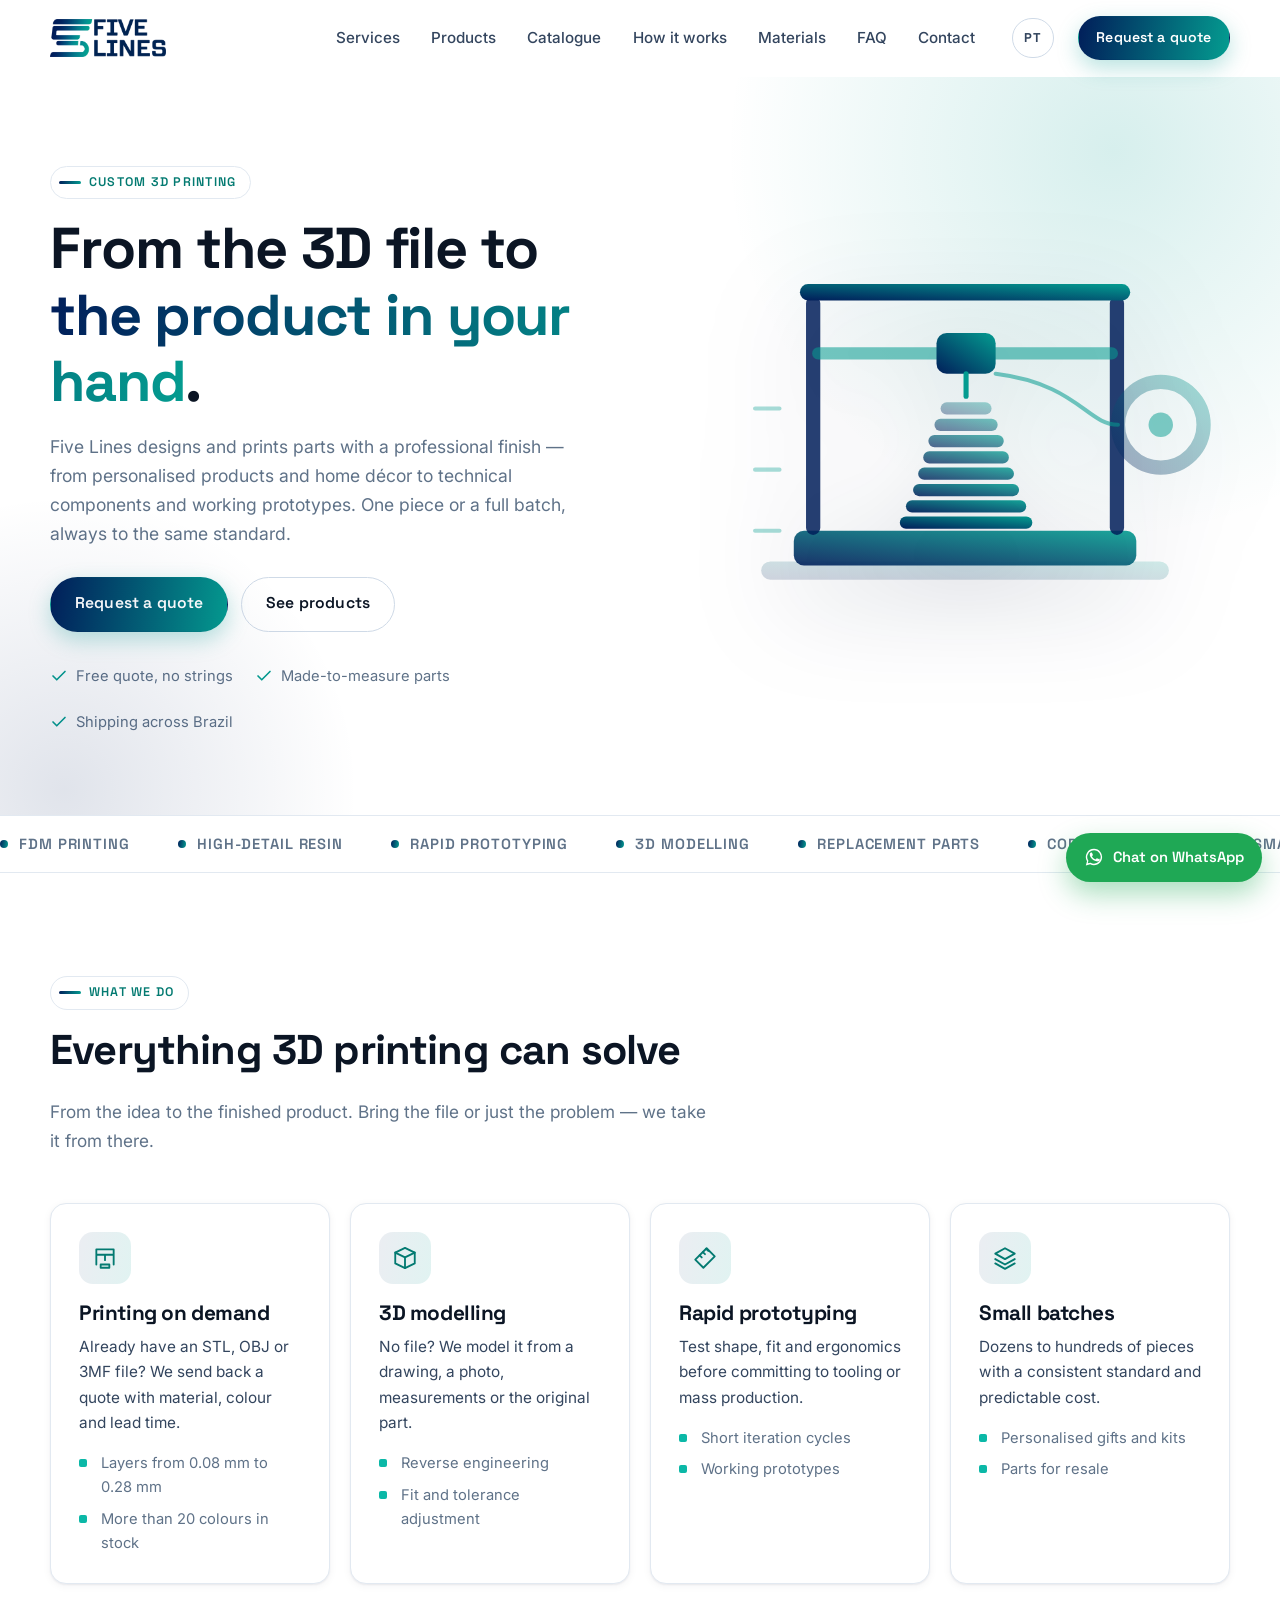
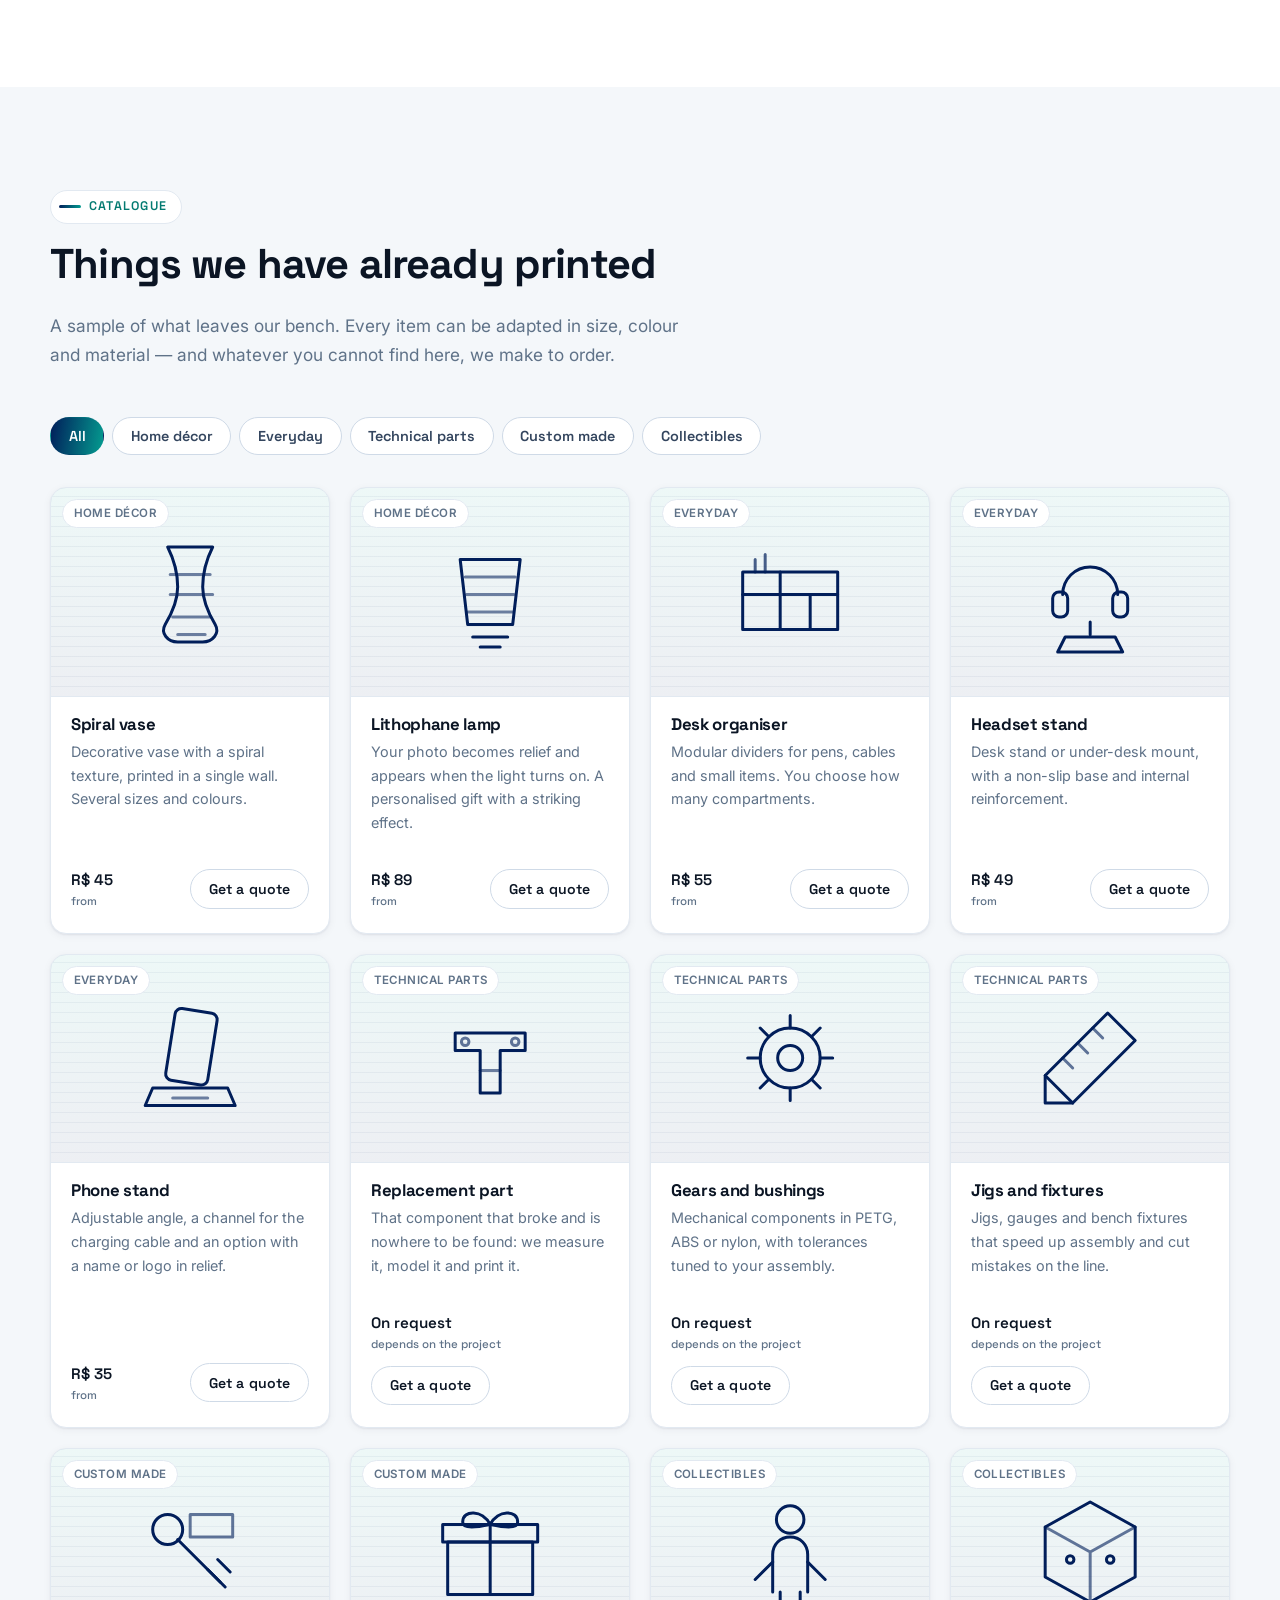
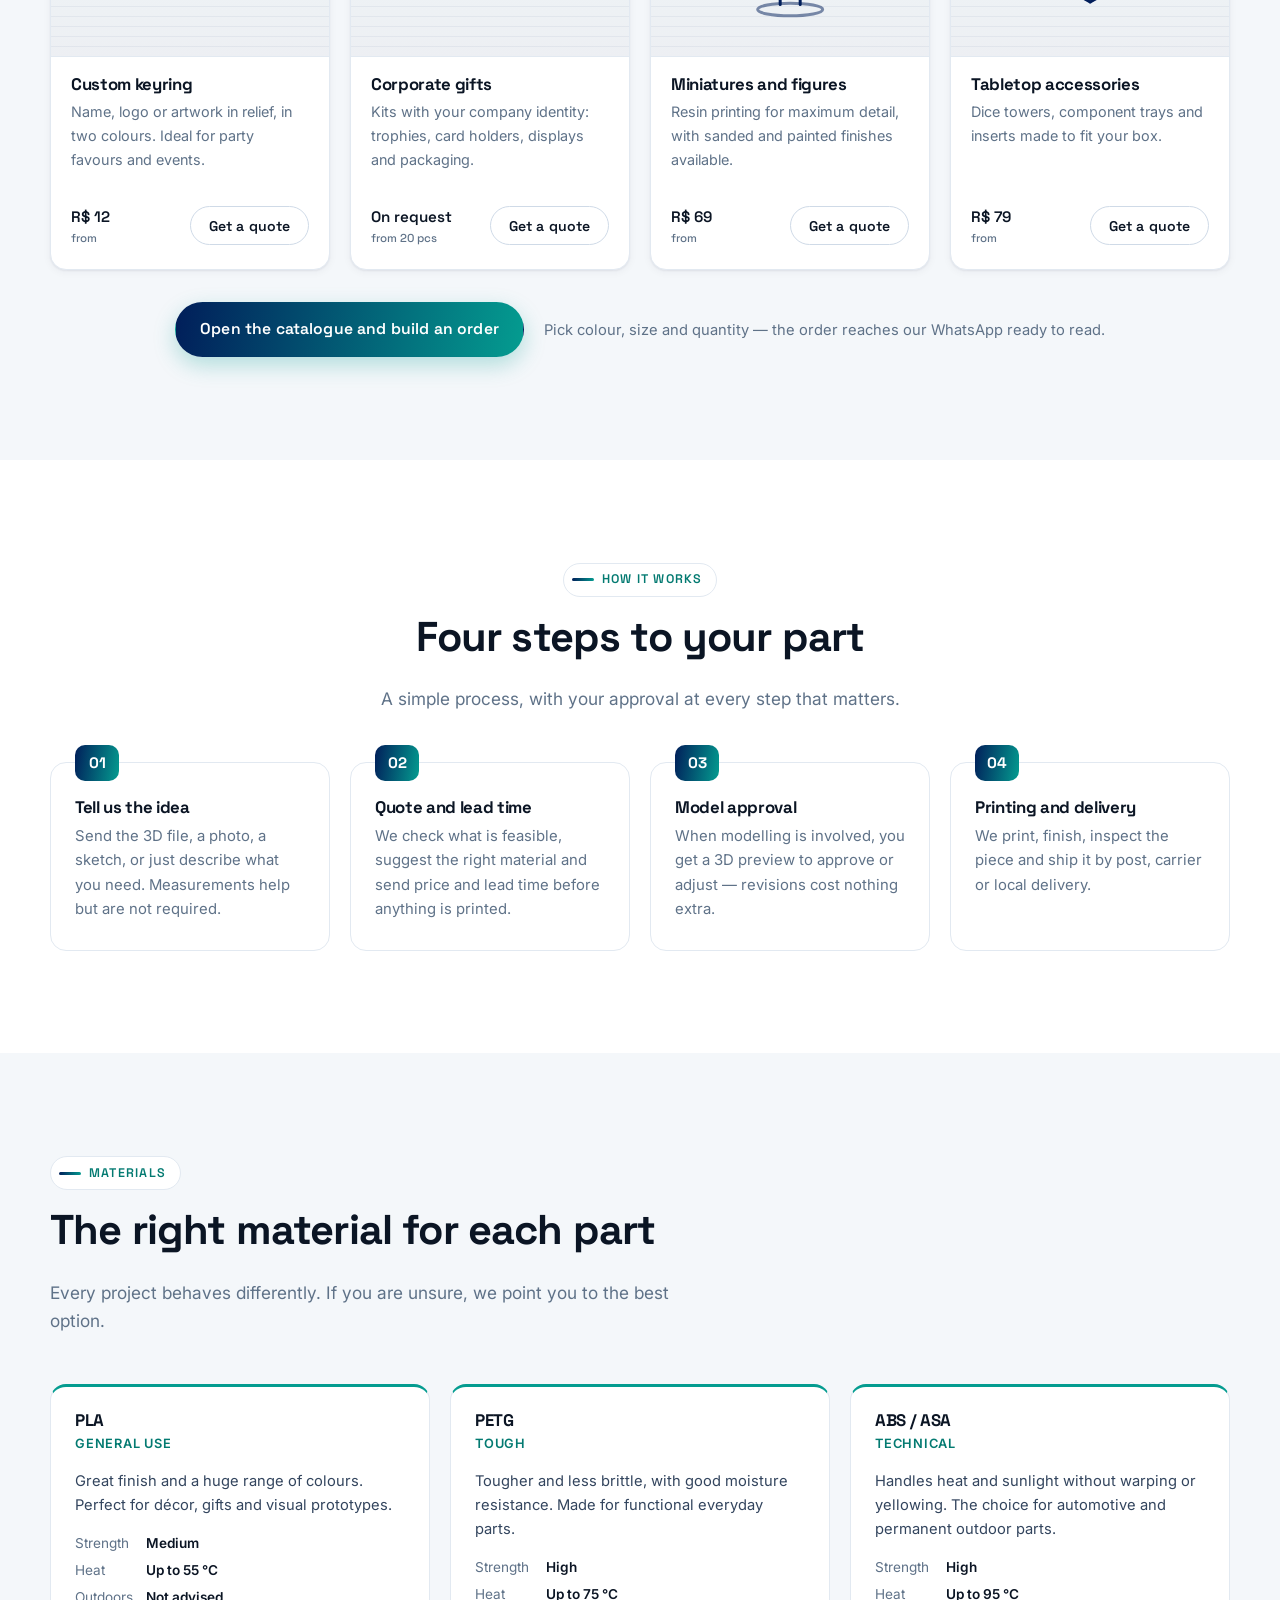
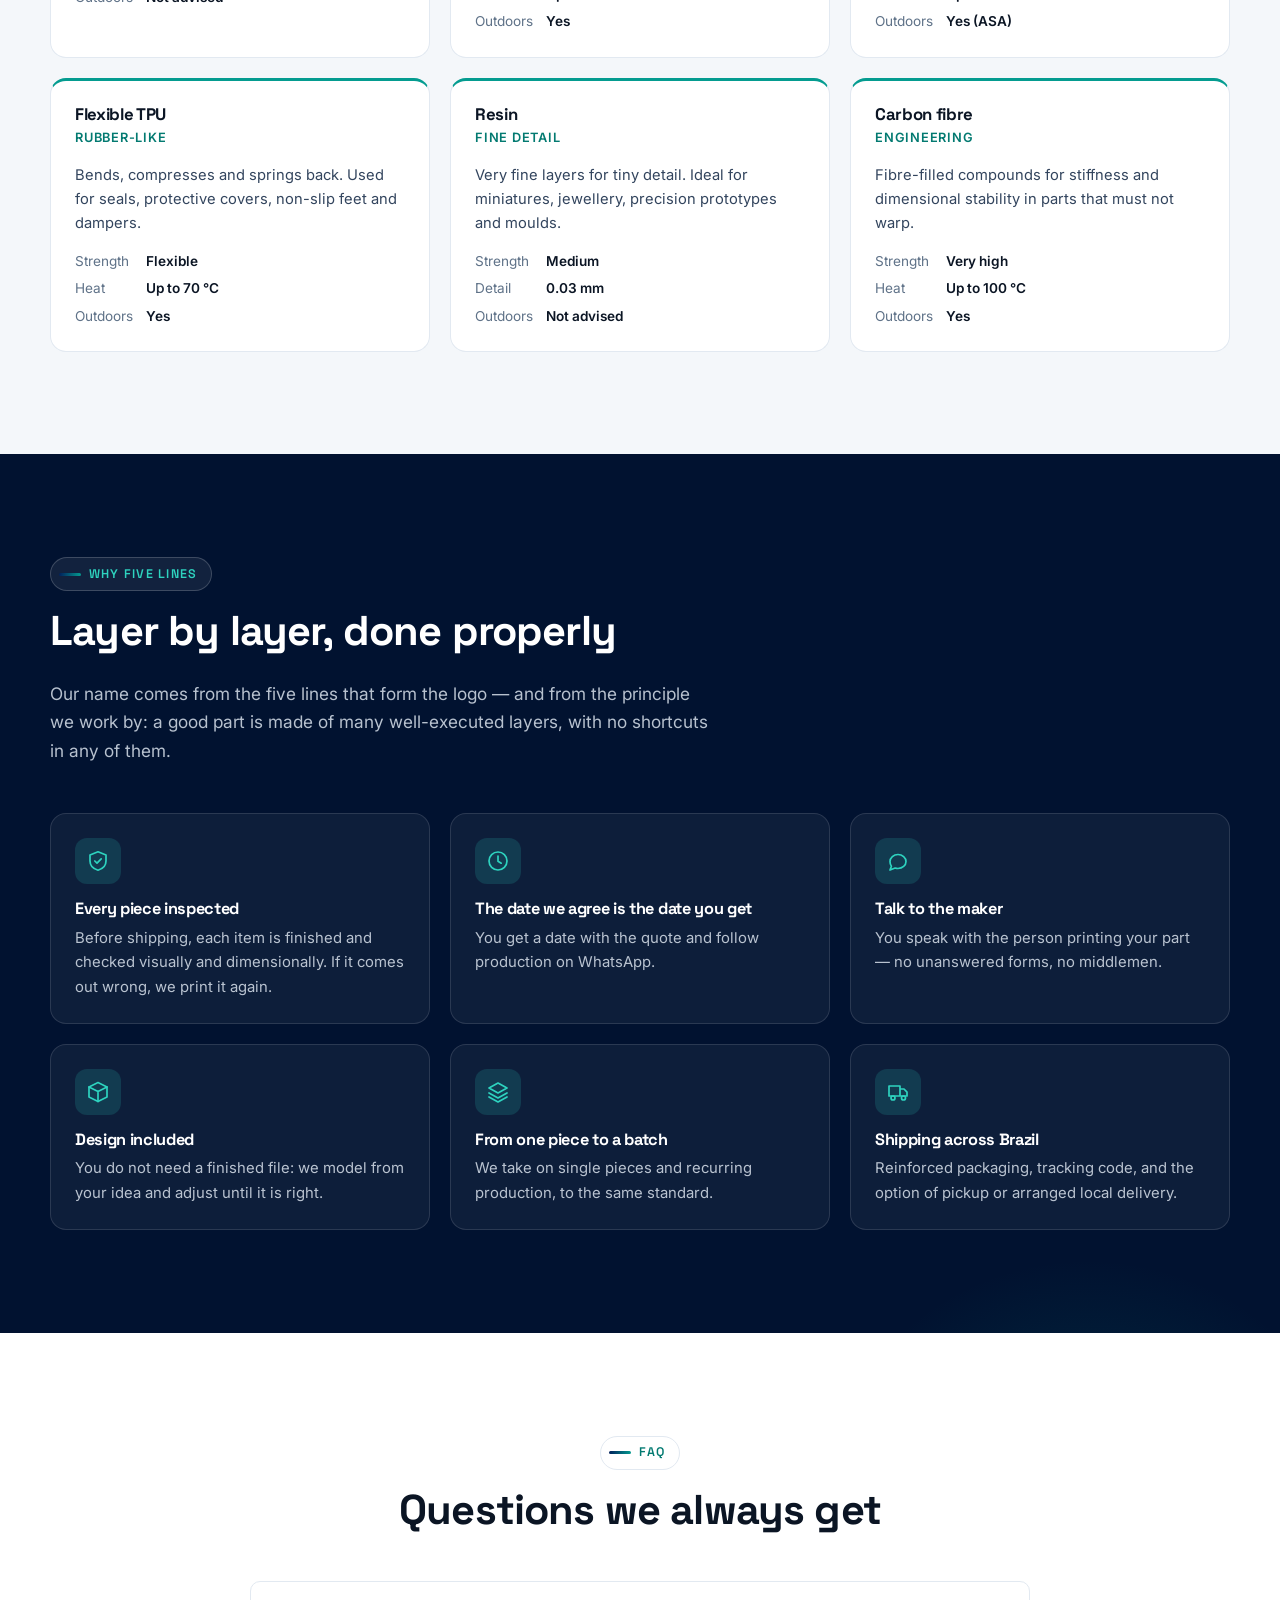
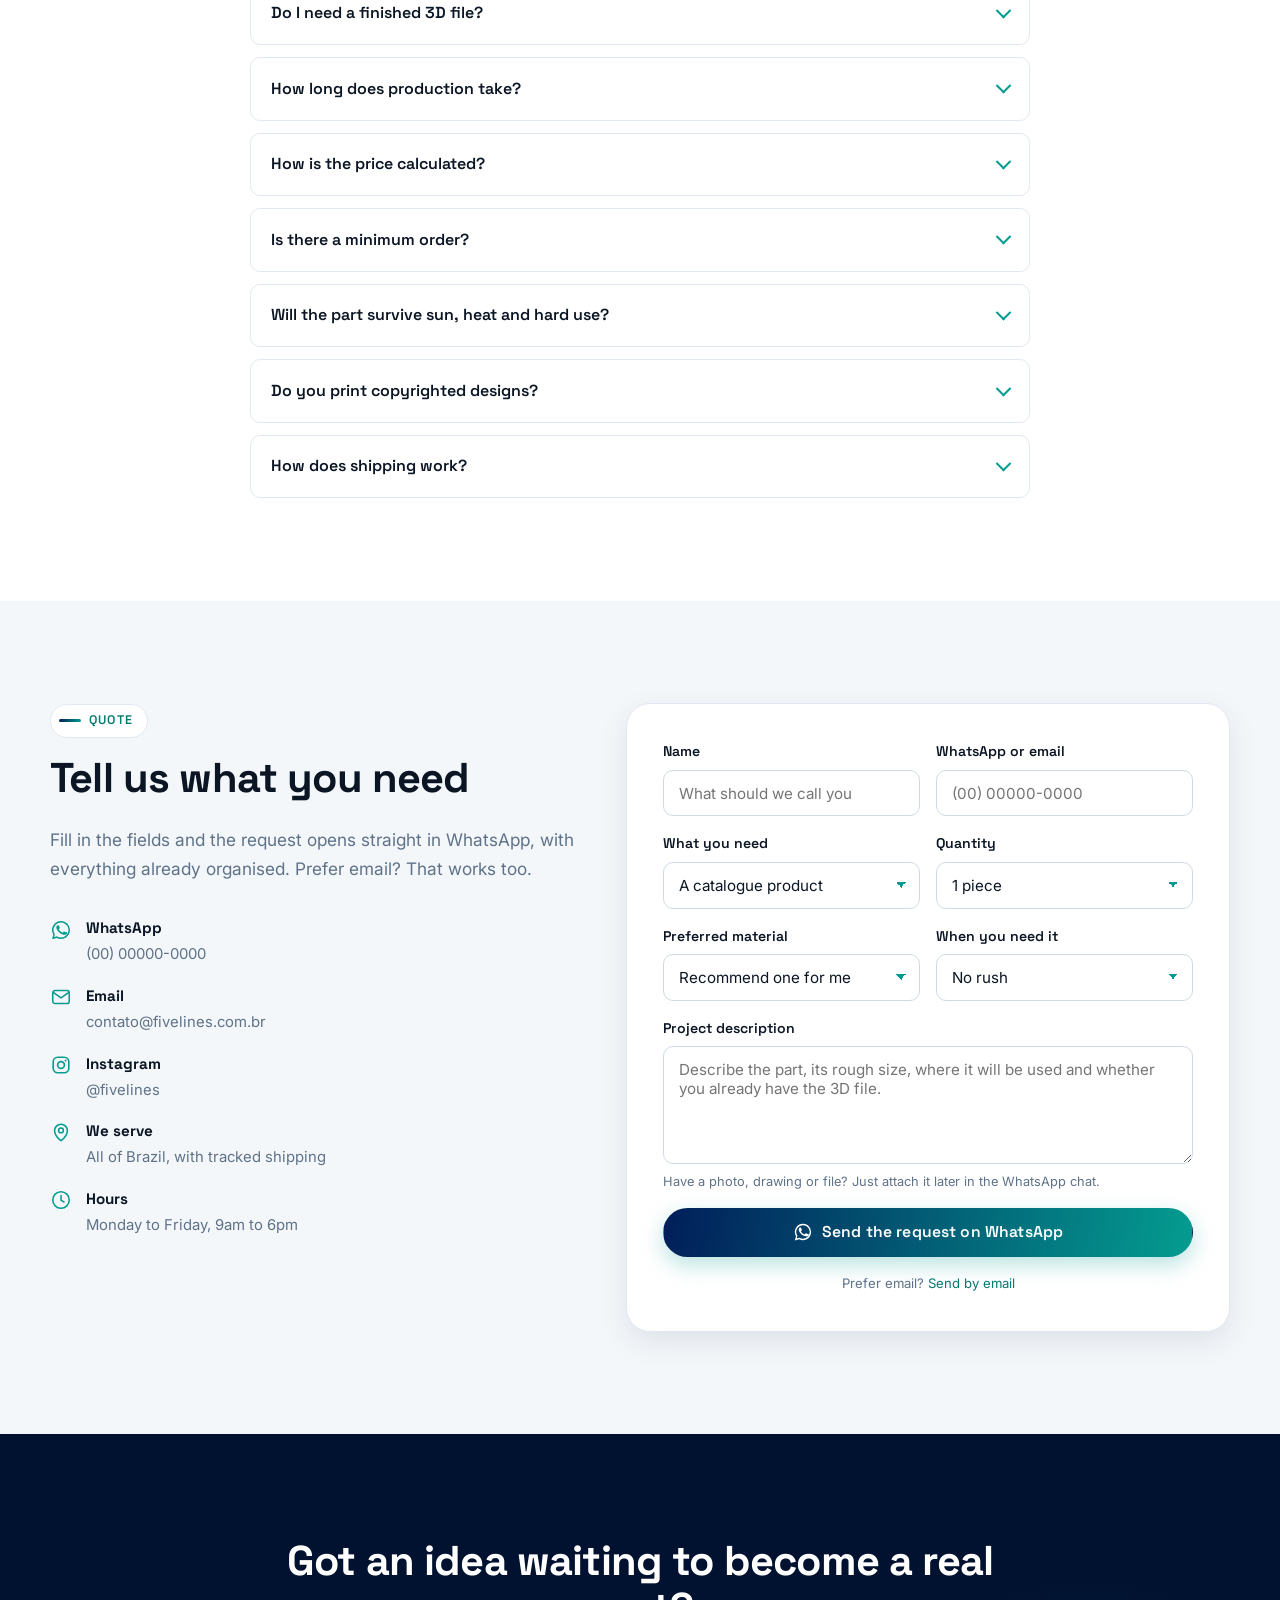
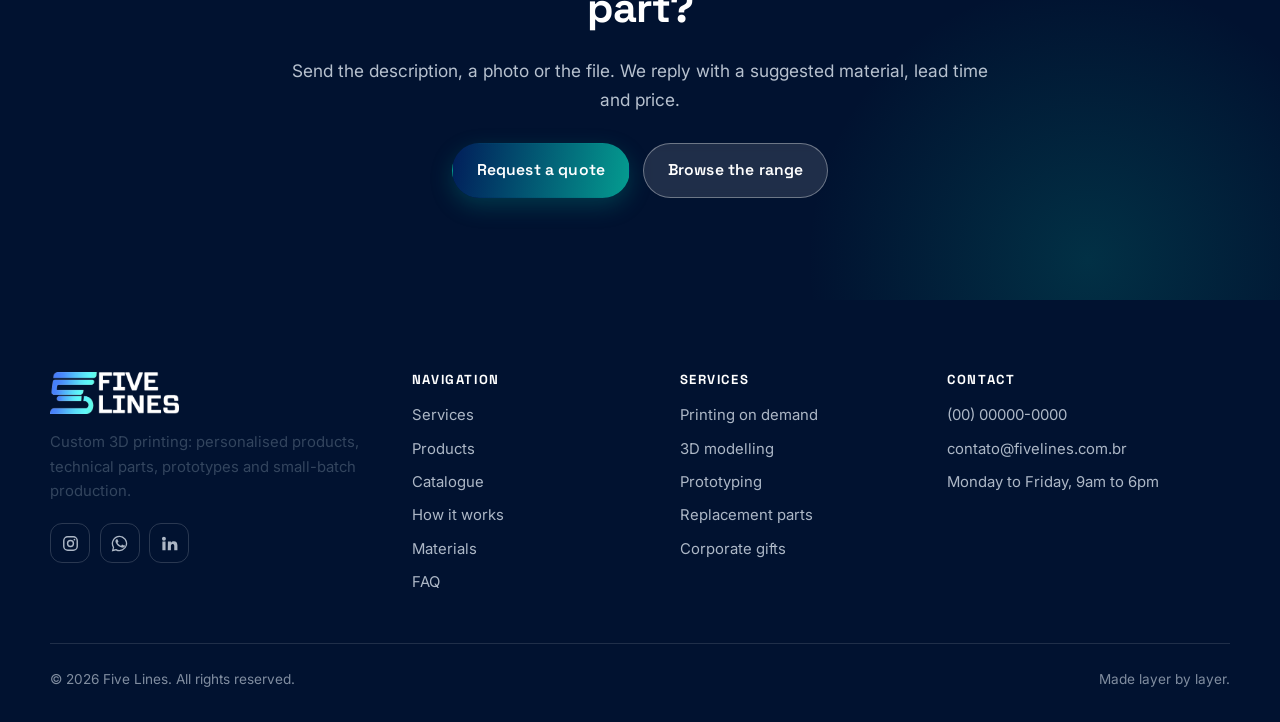
==== site/en/index.html @ bdf9d800 "Adiciona versão em inglês do site e do catálogo - site/en/index.html: site institucional traduzido, " ====
<!DOCTYPE html>
<html lang="en">
<head>
<meta charset="utf-8">
<meta name="viewport" content="width=device-width, initial-scale=1">
<title>Five Lines | Custom 3D printing — parts, prototypes and personalised products</title>
<meta name="description" content="Five Lines turns ideas into real parts with 3D printing. Ready-made products, custom parts, prototypes and personalised corporate gifts with a professional finish.">
<meta name="theme-color" content="#011e5a">
<link rel="canonical" href="https://fivelines.com.br/en/">

<!-- Open Graph / social sharing -->
<meta property="og:type" content="website">
<meta property="og:locale" content="en_US">
<meta property="og:site_name" content="Five Lines">
<meta property="og:title" content="Five Lines | Custom 3D printing">
<meta property="og:description" content="From the 3D file to the product in your hand: custom parts, prototypes, personalised products and small-batch production.">
<meta property="og:image" content="../assets/img/logo.png">
<meta name="twitter:card" content="summary_large_image">

<link rel="icon" href="../favicon.ico" sizes="any">
<link rel="icon" href="../assets/img/favicon-32.png" type="image/png">
<link rel="apple-touch-icon" href="../assets/img/apple-touch-icon.png">
<link rel="manifest" href="../site.webmanifest">

<link rel="preconnect" href="https://fonts.googleapis.com">
<link rel="preconnect" href="https://fonts.gstatic.com" crossorigin>
<link href="https://fonts.googleapis.com/css2?family=Inter:wght@400;500;600&family=Space+Grotesk:wght@500;600;700&display=swap" rel="stylesheet">
<link rel="stylesheet" href="../assets/css/styles.css">
<link rel="alternate" hreflang="pt-BR" href="../">
<link rel="alternate" hreflang="en" href="./">

<script type="application/ld+json">
{
  "@context": "https://schema.org",
  "@type": "LocalBusiness",
  "name": "Five Lines",
  "description": "Custom 3D printing: personalised products, technical parts, prototypes and small-batch production.",
  "image": "assets/img/logo.png",
  "url": "https://fivelines.com.br/",
  "telephone": "+55 00 00000-0000",
  "email": "contato@fivelines.com.br",
  "priceRange": "$$",
  "address": {
    "@type": "PostalAddress",
    "addressLocality": "Your city",
    "addressRegion": "UF",
    "addressCountry": "BR"
  },
  "areaServed": "BR",
  "sameAs": ["https://instagram.com/fivelines"]
}
</script>
</head>
<body>
<a class="skip-link" href="#main">Skip to content</a>

<!-- Icon and illustration sprite -->
<svg width="0" height="0" style="position:absolute" aria-hidden="true" focusable="false">
  <defs>
    <linearGradient id="fl-grad" x1="0" y1="1" x2="1" y2="0">
      <stop offset="0%" stop-color="#011e5a"/>
      <stop offset="100%" stop-color="#049c90"/>
    </linearGradient>
  </defs>

  <!-- interface icons -->
  <symbol id="i-check" viewBox="0 0 24 24" fill="none" stroke="currentColor" stroke-width="2.2" stroke-linecap="round" stroke-linejoin="round">
    <path d="M20 6 9 17l-5-5"/>
  </symbol>
  <symbol id="i-printer" viewBox="0 0 24 24" fill="none" stroke="currentColor" stroke-width="1.7" stroke-linecap="round" stroke-linejoin="round">
    <path d="M4 4h16v5H4zM4 9v9M20 9v9M8 18h8v3H8zM12 9v5"/>
  </symbol>
  <symbol id="i-cube" viewBox="0 0 24 24" fill="none" stroke="currentColor" stroke-width="1.7" stroke-linecap="round" stroke-linejoin="round">
    <path d="M12 2.6 21 7v10l-9 4.4L3 17V7z"/><path d="m3 7 9 4.4L21 7M12 11.4V21.4"/>
  </symbol>
  <symbol id="i-ruler" viewBox="0 0 24 24" fill="none" stroke="currentColor" stroke-width="1.7" stroke-linecap="round" stroke-linejoin="round">
    <path d="M3 13.5 13.5 3 21 10.5 10.5 21z"/><path d="M7 9.5 9 11.5M10 6.5 12 8.5M13 3.5 15 5.5"/>
  </symbol>
  <symbol id="i-layers" viewBox="0 0 24 24" fill="none" stroke="currentColor" stroke-width="1.7" stroke-linecap="round" stroke-linejoin="round">
    <path d="m12 3 9 5-9 5-9-5z"/><path d="m3 13 9 5 9-5M3 17l9 5 9-5"/>
  </symbol>
  <symbol id="i-clock" viewBox="0 0 24 24" fill="none" stroke="currentColor" stroke-width="1.7" stroke-linecap="round" stroke-linejoin="round">
    <circle cx="12" cy="12" r="9"/><path d="M12 7v5.2l3.2 2"/>
  </symbol>
  <symbol id="i-shield" viewBox="0 0 24 24" fill="none" stroke="currentColor" stroke-width="1.7" stroke-linecap="round" stroke-linejoin="round">
    <path d="M12 2.8 20 6v6c0 4.6-3.3 7.9-8 9.2C7.3 19.9 4 16.6 4 12V6z"/><path d="m8.8 12 2.2 2.2 4.2-4.4"/>
  </symbol>
  <symbol id="i-truck" viewBox="0 0 24 24" fill="none" stroke="currentColor" stroke-width="1.7" stroke-linecap="round" stroke-linejoin="round">
    <path d="M3 6h11v10H3zM14 9h4l3 3.2V16h-7z"/><circle cx="7" cy="18" r="2"/><circle cx="17.5" cy="18" r="2"/>
  </symbol>
  <symbol id="i-chat" viewBox="0 0 24 24" fill="none" stroke="currentColor" stroke-width="1.7" stroke-linecap="round" stroke-linejoin="round">
    <path d="M20 12.5c0 3.9-3.6 7-8 7-1 0-2-.2-2.9-.5L4 21l1.4-3.7C4.5 16 4 14.3 4 12.5c0-3.9 3.6-7 8-7s8 3.1 8 7z"/>
  </symbol>
  <symbol id="i-mail" viewBox="0 0 24 24" fill="none" stroke="currentColor" stroke-width="1.7" stroke-linecap="round" stroke-linejoin="round">
    <rect x="3" y="5" width="18" height="14" rx="2.5"/><path d="m3.5 7 8.5 6 8.5-6"/>
  </symbol>
  <symbol id="i-pin" viewBox="0 0 24 24" fill="none" stroke="currentColor" stroke-width="1.7" stroke-linecap="round" stroke-linejoin="round">
    <path d="M12 21.5s7-5.6 7-11a7 7 0 1 0-14 0c0 5.4 7 11 7 11z"/><circle cx="12" cy="10.3" r="2.6"/>
  </symbol>
  <symbol id="i-whats" viewBox="0 0 24 24" fill="currentColor">
    <path d="M17.5 14.4c-.3-.2-1.7-.8-1.9-.9-.3-.1-.5-.2-.6.2-.2.3-.7.9-.8 1-.2.2-.3.2-.6.1s-1.2-.5-2.3-1.4c-.9-.8-1.4-1.7-1.6-2s0-.5.1-.6l.5-.5c.1-.2.2-.3.3-.5s0-.4 0-.5-.6-1.5-.9-2.1c-.2-.5-.5-.4-.6-.5h-.5c-.2 0-.5.1-.7.3-.3.3-1 .9-1 2.3s1 2.7 1.2 2.9c.1.2 2 3.1 5 4.3.7.3 1.2.5 1.7.6.7.2 1.3.2 1.8.1.6-.1 1.7-.7 2-1.4.2-.7.2-1.2.2-1.4-.1-.1-.3-.2-.6-.3zM12 2.2A9.8 9.8 0 0 0 3.6 17l-1.4 5.1 5.2-1.4A9.8 9.8 0 1 0 12 2.2zm0 17.9c-1.5 0-2.9-.4-4.1-1.1l-.3-.2-3.1.8.8-3-.2-.3a8.1 8.1 0 1 1 6.9 3.8z"/>
  </symbol>
  <symbol id="i-instagram" viewBox="0 0 24 24" fill="none" stroke="currentColor" stroke-width="1.8" stroke-linecap="round">
    <rect x="3.5" y="3.5" width="17" height="17" rx="5"/><circle cx="12" cy="12" r="3.7"/><circle cx="17" cy="7" r="1.1" fill="currentColor" stroke="none"/>
  </symbol>
  <symbol id="i-linkedin" viewBox="0 0 24 24" fill="currentColor">
    <path d="M4.98 3.5a2.5 2.5 0 1 0 0 5 2.5 2.5 0 0 0 0-5zM3 9.5h4v11H3zM10 9.5h3.8v1.5a4.2 4.2 0 0 1 3.7-1.8c3 0 4.5 1.9 4.5 5.3v6h-4v-5.4c0-1.6-.6-2.5-1.9-2.5-1.1 0-1.9.7-2.2 1.7-.1.3-.1.7-.1 1.1v5.1h-4z"/>
  </symbol>

  <!-- product illustrations -->
  <symbol id="p-vaso" viewBox="0 0 120 120" fill="none" stroke="currentColor" stroke-width="2.4" stroke-linecap="round" stroke-linejoin="round">
    <path d="M42 24h36c-6 12-8 22-8 32s4 20 10 30c4 7-2 14-10 14H50c-8 0-14-7-10-14 6-10 10-20 10-30s-2-20-8-32z"/>
    <path d="M44 46h32M44 62h34M46 80h30M50 94h22" opacity=".55"/>
  </symbol>
  <symbol id="p-luminaria" viewBox="0 0 120 120" fill="none" stroke="currentColor" stroke-width="2.4" stroke-linecap="round" stroke-linejoin="round">
    <path d="M36 34h48l-6 52H42z"/><path d="M40 48h40M41 62h38M42 76h36" opacity=".55"/>
    <path d="M46 96h28M52 104h16"/>
  </symbol>
  <symbol id="p-organizador" viewBox="0 0 120 120" fill="none" stroke="currentColor" stroke-width="2.4" stroke-linecap="round" stroke-linejoin="round">
    <path d="M22 44h76v46H22z"/><path d="M22 62h76M52 44v46M76 62v28"/>
    <path d="M32 34v10M40 30v14" opacity=".7"/>
  </symbol>
  <symbol id="p-headset" viewBox="0 0 120 120" fill="none" stroke="currentColor" stroke-width="2.4" stroke-linecap="round" stroke-linejoin="round">
    <path d="M38 62a22 22 0 0 1 44 0"/><rect x="30" y="60" width="12" height="20" rx="5"/><rect x="78" y="60" width="12" height="20" rx="5"/>
    <path d="M60 84v10M40 96h40l6 12H34z"/>
  </symbol>
  <symbol id="p-suporte-cel" viewBox="0 0 120 120" fill="none" stroke="currentColor" stroke-width="2.4" stroke-linecap="round" stroke-linejoin="round">
    <rect x="44" y="22" width="34" height="58" rx="5" transform="rotate(9 61 51)"/>
    <path d="M30 84h60l6 14H24z"/><path d="M46 92h28" opacity=".55"/>
  </symbol>
  <symbol id="p-engrenagem" viewBox="0 0 120 120" fill="none" stroke="currentColor" stroke-width="2.4" stroke-linecap="round" stroke-linejoin="round">
    <path d="M60 26v10M60 84v10M94 60H84M36 60H26M84 36l-7 7M43 77l-7 7M84 84l-7-7M43 43l-7-7"/>
    <circle cx="60" cy="60" r="24"/><circle cx="60" cy="60" r="10"/>
  </symbol>
  <symbol id="p-peca" viewBox="0 0 120 120" fill="none" stroke="currentColor" stroke-width="2.4" stroke-linecap="round" stroke-linejoin="round">
    <path d="M32 40h56v14H68v34H52V54H32z"/><circle cx="40" cy="47" r="3" opacity=".6"/><circle cx="80" cy="47" r="3" opacity=".6"/>
    <path d="M52 70h16" opacity=".55"/>
  </symbol>
  <symbol id="p-gabarito" viewBox="0 0 120 120" fill="none" stroke="currentColor" stroke-width="2.4" stroke-linecap="round" stroke-linejoin="round">
    <path d="M24 74 74 24l22 22-50 50z"/><path d="m38 60 8 8M50 48l8 8M62 36l8 8" opacity=".6"/>
    <path d="M24 74v22h22"/>
  </symbol>
  <symbol id="p-chaveiro" viewBox="0 0 120 120" fill="none" stroke="currentColor" stroke-width="2.4" stroke-linecap="round" stroke-linejoin="round">
    <circle cx="42" cy="42" r="12"/><path d="M50 50 88 88"/><path d="m74 74 10 10M82 66l10 10"/>
    <path d="M60 30h34v18H60z" opacity=".6"/>
  </symbol>
  <symbol id="p-brinde" viewBox="0 0 120 120" fill="none" stroke="currentColor" stroke-width="2.4" stroke-linecap="round" stroke-linejoin="round">
    <path d="M26 52h68v42H26z"/><path d="M22 38h76v14H22zM60 38v56"/>
    <path d="M60 38c-6-12-22-12-22-2 0 6 12 4 22 2zM60 38c6-12 22-12 22-2 0 6-12 4-22 2z"/>
  </symbol>
  <symbol id="p-miniatura" viewBox="0 0 120 120" fill="none" stroke="currentColor" stroke-width="2.4" stroke-linecap="round" stroke-linejoin="round">
    <circle cx="60" cy="34" r="11"/><path d="M46 92V62c0-8 6-14 14-14s14 6 14 14v30"/>
    <path d="M46 68 32 82M74 68l14 14M52 92v10M68 92v10"/>
    <ellipse cx="60" cy="106" rx="26" ry="5" opacity=".5"/>
  </symbol>
  <symbol id="p-dado" viewBox="0 0 120 120" fill="none" stroke="currentColor" stroke-width="2.4" stroke-linecap="round" stroke-linejoin="round">
    <path d="M60 20 96 40v40L60 100 24 80V40z"/><path d="m24 40 36 20 36-20M60 60v40" opacity=".6"/>
    <circle cx="44" cy="66" r="3"/><circle cx="76" cy="66" r="3"/>
  </symbol>
</svg>

<!-- ============ HEADER ============ -->
<header class="header" id="header">
  <div class="container header__inner">
    <a class="brand" href="#top" aria-label="Five Lines — home">
      <img class="brand__dark" src="../assets/img/logo.png" alt="Five Lines" width="720" height="235">
      <img class="brand__light" src="../assets/img/logo-light.png" alt="Five Lines" width="720" height="235">
    </a>

    <nav class="nav" id="nav" aria-label="Main navigation">
      <a href="#servicos">Services</a>
      <a href="#produtos">Products</a>
      <a href="catalog/">Catalogue</a>
      <a href="#processo">How it works</a>
      <a href="#materiais">Materials</a>
      <a href="#faq">FAQ</a>
      <a href="#contato">Contact</a>
      <a class="btn btn--primary btn--sm" href="#contato">Request a quote</a>
    </nav>

    <a class="nav__lang" href="../" hreflang="pt-BR" aria-label="Ver em português">PT</a>
    <a class="btn btn--primary btn--sm header__cta" href="#contato">Request a quote</a>

    <button class="nav-toggle" id="navToggle" type="button" aria-expanded="false" aria-controls="nav">
      <span></span>
      <span class="sr-only">Open menu</span>
    </button>
  </div>
</header>

<main id="main">
  <!-- ============ HERO ============ -->
  <section class="hero" id="top">
    <div class="container hero__inner">
      <div class="hero__text">
        <span class="eyebrow">Custom 3D printing</span>
        <h1>From the 3D file to <span class="gradient-text">the product in your hand</span>.</h1>
        <p class="lead">
          Five Lines designs and prints parts with a professional finish — from personalised
          products and home décor to technical components and working prototypes.
          One piece or a full batch, always to the same standard.
        </p>
        <div class="hero__actions">
          <a class="btn btn--primary" href="#contato">Request a quote</a>
          <a class="btn btn--ghost" href="#produtos">See products</a>
        </div>
        <ul class="hero__points">
          <li><svg aria-hidden="true"><use href="#i-check"/></svg> Free quote, no strings</li>
          <li><svg aria-hidden="true"><use href="#i-check"/></svg> Made-to-measure parts</li>
          <li><svg aria-hidden="true"><use href="#i-check"/></svg> Shipping across Brazil</li>
        </ul>
      </div>

      <div class="hero__art" aria-hidden="true">
        <svg viewBox="0 0 520 440" role="img">
          <title>Illustration of a 3D printer building a part</title>
          <!-- printer base -->
          <rect x="60" y="330" width="400" height="18" rx="9" fill="url(#fl-grad)" opacity=".18"/>
          <rect x="92" y="300" width="336" height="34" rx="10" fill="url(#fl-grad)" opacity=".9"/>
          <!-- columns -->
          <rect x="104" y="70" width="14" height="234" rx="7" fill="#011e5a" opacity=".85"/>
          <rect x="402" y="70" width="14" height="234" rx="7" fill="#011e5a" opacity=".85"/>
          <rect x="98" y="58" width="324" height="16" rx="8" fill="url(#fl-grad)"/>
          <!-- axis / extruder -->
          <rect x="110" y="120" width="300" height="12" rx="6" fill="#049c90" opacity=".55"/>
          <rect x="232" y="106" width="58" height="40" rx="10" fill="url(#fl-grad)"/>
          <path d="M261 146v22" stroke="#049c90" stroke-width="5" stroke-linecap="round"/>
          <!-- part being built: layers -->
          <g fill="url(#fl-grad)">
            <rect x="196" y="286" width="130" height="12" rx="6"/>
            <rect x="202" y="270" width="118" height="12" rx="6" opacity=".94"/>
            <rect x="209" y="254" width="104" height="12" rx="6" opacity=".88"/>
            <rect x="214" y="238" width="94" height="12" rx="6" opacity=".82"/>
            <rect x="219" y="222" width="84" height="12" rx="6" opacity=".76"/>
            <rect x="224" y="206" width="74" height="12" rx="6" opacity=".68"/>
            <rect x="230" y="190" width="62" height="12" rx="6" opacity=".55"/>
            <rect x="236" y="174" width="50" height="12" rx="6" opacity=".38"/>
          </g>
          <!-- filament -->
          <circle cx="452" cy="196" r="42" fill="none" stroke="url(#fl-grad)" stroke-width="14" opacity=".35"/>
          <circle cx="452" cy="196" r="12" fill="#049c90" opacity=".5"/>
          <path d="M410 196c-30 0-40 -40 -120 -50" fill="none" stroke="#049c90" stroke-width="4" stroke-linecap="round" opacity=".55"/>
          <!-- marks -->
          <path d="M78 300h-24M78 240h-24M78 180h-24" stroke="#049c90" stroke-width="4" stroke-linecap="round" opacity=".35"/>
        </svg>
      </div>
    </div>
  </section>

  <!-- ============ MARQUEE ============ -->
  <div class="marquee" aria-hidden="true">
    <div class="marquee__track">
      <span>FDM printing</span><span>High-detail resin</span><span>Rapid prototyping</span>
      <span>3D modelling</span><span>Replacement parts</span><span>Corporate gifts</span>
      <span>Small-batch production</span>
      <span>FDM printing</span><span>High-detail resin</span><span>Rapid prototyping</span>
      <span>3D modelling</span><span>Replacement parts</span><span>Corporate gifts</span>
      <span>Small-batch production</span>
    </div>
  </div>

  <!-- ============ SERVICES ============ -->
  <section class="section" id="servicos">
    <div class="container">
      <div class="section__head reveal">
        <span class="eyebrow">What we do</span>
        <h2>Everything 3D printing can solve</h2>
        <p class="lead">From the idea to the finished product. Bring the file or just the problem — we take it from there.</p>
      </div>

      <div class="grid grid--4">
        <article class="card reveal">
          <div class="card__icon"><svg aria-hidden="true"><use href="#i-printer"/></svg></div>
          <h3>Printing on demand</h3>
          <p>Already have an STL, OBJ or 3MF file? We send back a quote with material, colour and lead time.</p>
          <ul class="card__list">
            <li>Layers from 0.08 mm to 0.28 mm</li>
            <li>More than 20 colours in stock</li>
          </ul>
        </article>

        <article class="card reveal">
          <div class="card__icon"><svg aria-hidden="true"><use href="#i-cube"/></svg></div>
          <h3>3D modelling</h3>
          <p>No file? We model it from a drawing, a photo, measurements or the original part.</p>
          <ul class="card__list">
            <li>Reverse engineering</li>
            <li>Fit and tolerance adjustment</li>
          </ul>
        </article>

        <article class="card reveal">
          <div class="card__icon"><svg aria-hidden="true"><use href="#i-ruler"/></svg></div>
          <h3>Rapid prototyping</h3>
          <p>Test shape, fit and ergonomics before committing to tooling or mass production.</p>
          <ul class="card__list">
            <li>Short iteration cycles</li>
            <li>Working prototypes</li>
          </ul>
        </article>

        <article class="card reveal">
          <div class="card__icon"><svg aria-hidden="true"><use href="#i-layers"/></svg></div>
          <h3>Small batches</h3>
          <p>Dozens to hundreds of pieces with a consistent standard and predictable cost.</p>
          <ul class="card__list">
            <li>Personalised gifts and kits</li>
            <li>Parts for resale</li>
          </ul>
        </article>
      </div>
    </div>
  </section>

  <!-- ============ PRODUCTS ============ -->
  <section class="section section--soft" id="produtos">
    <div class="container">
      <div class="section__head reveal">
        <span class="eyebrow">Catalogue</span>
        <h2>Things we have already printed</h2>
        <p class="lead">
          A sample of what leaves our bench. Every item can be adapted in size, colour and
          material — and whatever you cannot find here, we make to order.
        </p>
      </div>

      <!-- Catalogue filters -->
      <div class="filters reveal" role="group" aria-label="Filter products by category">
        <button class="filter" type="button" data-filter="todos" aria-pressed="true">All</button>
        <button class="filter" type="button" data-filter="decoracao" aria-pressed="false">Home décor</button>
        <button class="filter" type="button" data-filter="utilidades" aria-pressed="false">Everyday</button>
        <button class="filter" type="button" data-filter="tecnicas" aria-pressed="false">Technical parts</button>
        <button class="filter" type="button" data-filter="personalizados" aria-pressed="false">Custom made</button>
        <button class="filter" type="button" data-filter="colecionaveis" aria-pressed="false">Collectibles</button>
      </div>

      <!--
        EXAMPLE PRICES: the values below are only a starting point.
        Adjust them (or replace with "On request") before publishing the site.
      -->
      <div class="grid products" id="catalogo">
        <article class="product reveal" data-category="decoracao" data-name="Vaso espiral">
          <div class="product__art"><span class="product__tag">Home décor</span><svg aria-hidden="true"><use href="#p-vaso"/></svg></div>
          <div class="product__body">
            <h3>Spiral vase</h3>
            <p>Decorative vase with a spiral texture, printed in a single wall. Several sizes and colours.</p>
            <div class="product__foot">
              <span class="product__price">R$ 45<small>from</small></span>
              <button class="btn btn--ghost btn--sm" type="button" data-quote="Vaso espiral">Get a quote</button>
            </div>
          </div>
        </article>

        <article class="product reveal" data-category="decoracao" data-name="Luminária lithophane">
          <div class="product__art"><span class="product__tag">Home décor</span><svg aria-hidden="true"><use href="#p-luminaria"/></svg></div>
          <div class="product__body">
            <h3>Lithophane lamp</h3>
            <p>Your photo becomes relief and appears when the light turns on. A personalised gift with a striking effect.</p>
            <div class="product__foot">
              <span class="product__price">R$ 89<small>from</small></span>
              <button class="btn btn--ghost btn--sm" type="button" data-quote="Luminária lithophane">Get a quote</button>
            </div>
          </div>
        </article>

        <article class="product reveal" data-category="utilidades" data-name="Organizador de mesa">
          <div class="product__art"><span class="product__tag">Everyday</span><svg aria-hidden="true"><use href="#p-organizador"/></svg></div>
          <div class="product__body">
            <h3>Desk organiser</h3>
            <p>Modular dividers for pens, cables and small items. You choose how many compartments.</p>
            <div class="product__foot">
              <span class="product__price">R$ 55<small>from</small></span>
              <button class="btn btn--ghost btn--sm" type="button" data-quote="Organizador de mesa">Get a quote</button>
            </div>
          </div>
        </article>

        <article class="product reveal" data-category="utilidades" data-name="Suporte de headset">
          <div class="product__art"><span class="product__tag">Everyday</span><svg aria-hidden="true"><use href="#p-headset"/></svg></div>
          <div class="product__body">
            <h3>Headset stand</h3>
            <p>Desk stand or under-desk mount, with a non-slip base and internal reinforcement.</p>
            <div class="product__foot">
              <span class="product__price">R$ 49<small>from</small></span>
              <button class="btn btn--ghost btn--sm" type="button" data-quote="Suporte de headset">Get a quote</button>
            </div>
          </div>
        </article>

        <article class="product reveal" data-category="utilidades" data-name="Suporte de celular">
          <div class="product__art"><span class="product__tag">Everyday</span><svg aria-hidden="true"><use href="#p-suporte-cel"/></svg></div>
          <div class="product__body">
            <h3>Phone stand</h3>
            <p>Adjustable angle, a channel for the charging cable and an option with a name or logo in relief.</p>
            <div class="product__foot">
              <span class="product__price">R$ 35<small>from</small></span>
              <button class="btn btn--ghost btn--sm" type="button" data-quote="Suporte de celular">Get a quote</button>
            </div>
          </div>
        </article>

        <article class="product reveal" data-category="tecnicas" data-name="Peça de reposição">
          <div class="product__art"><span class="product__tag">Technical parts</span><svg aria-hidden="true"><use href="#p-peca"/></svg></div>
          <div class="product__body">
            <h3>Replacement part</h3>
            <p>That component that broke and is nowhere to be found: we measure it, model it and print it.</p>
            <div class="product__foot">
              <span class="product__price">On request<small>depends on the project</small></span>
              <button class="btn btn--ghost btn--sm" type="button" data-quote="Peça de reposição">Get a quote</button>
            </div>
          </div>
        </article>

        <article class="product reveal" data-category="tecnicas" data-name="Engrenagens e buchas">
          <div class="product__art"><span class="product__tag">Technical parts</span><svg aria-hidden="true"><use href="#p-engrenagem"/></svg></div>
          <div class="product__body">
            <h3>Gears and bushings</h3>
            <p>Mechanical components in PETG, ABS or nylon, with tolerances tuned to your assembly.</p>
            <div class="product__foot">
              <span class="product__price">On request<small>depends on the project</small></span>
              <button class="btn btn--ghost btn--sm" type="button" data-quote="Engrenagens e buchas">Get a quote</button>
            </div>
          </div>
        </article>

        <article class="product reveal" data-category="tecnicas" data-name="Gabaritos e dispositivos">
          <div class="product__art"><span class="product__tag">Technical parts</span><svg aria-hidden="true"><use href="#p-gabarito"/></svg></div>
          <div class="product__body">
            <h3>Jigs and fixtures</h3>
            <p>Jigs, gauges and bench fixtures that speed up assembly and cut mistakes on the line.</p>
            <div class="product__foot">
              <span class="product__price">On request<small>depends on the project</small></span>
              <button class="btn btn--ghost btn--sm" type="button" data-quote="Gabaritos e dispositivos">Get a quote</button>
            </div>
          </div>
        </article>

        <article class="product reveal" data-category="personalizados" data-name="Chaveiro personalizado">
          <div class="product__art"><span class="product__tag">Custom made</span><svg aria-hidden="true"><use href="#p-chaveiro"/></svg></div>
          <div class="product__body">
            <h3>Custom keyring</h3>
            <p>Name, logo or artwork in relief, in two colours. Ideal for party favours and events.</p>
            <div class="product__foot">
              <span class="product__price">R$ 12<small>from</small></span>
              <button class="btn btn--ghost btn--sm" type="button" data-quote="Chaveiro personalizado">Get a quote</button>
            </div>
          </div>
        </article>

        <article class="product reveal" data-category="personalizados" data-name="Brindes corporativos">
          <div class="product__art"><span class="product__tag">Custom made</span><svg aria-hidden="true"><use href="#p-brinde"/></svg></div>
          <div class="product__body">
            <h3>Corporate gifts</h3>
            <p>Kits with your company identity: trophies, card holders, displays and packaging.</p>
            <div class="product__foot">
              <span class="product__price">On request<small>from 20 pcs</small></span>
              <button class="btn btn--ghost btn--sm" type="button" data-quote="Brindes corporativos">Get a quote</button>
            </div>
          </div>
        </article>

        <article class="product reveal" data-category="colecionaveis" data-name="Miniaturas e action figures">
          <div class="product__art"><span class="product__tag">Collectibles</span><svg aria-hidden="true"><use href="#p-miniatura"/></svg></div>
          <div class="product__body">
            <h3>Miniatures and figures</h3>
            <p>Resin printing for maximum detail, with sanded and painted finishes available.</p>
            <div class="product__foot">
              <span class="product__price">R$ 69<small>from</small></span>
              <button class="btn btn--ghost btn--sm" type="button" data-quote="Miniaturas e figures">Get a quote</button>
            </div>
          </div>
        </article>

        <article class="product reveal" data-category="colecionaveis" data-name="Acessórios de RPG e board games">
          <div class="product__art"><span class="product__tag">Collectibles</span><svg aria-hidden="true"><use href="#p-dado"/></svg></div>
          <div class="product__body">
            <h3>Tabletop accessories</h3>
            <p>Dice towers, component trays and inserts made to fit your box.</p>
            <div class="product__foot">
              <span class="product__price">R$ 79<small>from</small></span>
              <button class="btn btn--ghost btn--sm" type="button" data-quote="Acessórios para jogos">Get a quote</button>
            </div>
          </div>
        </article>
      </div>

      <p class="catalog__cta reveal">
        <a class="btn btn--primary" href="catalog/">Open the catalogue and build an order</a>
        <span>Pick colour, size and quantity — the order reaches our WhatsApp ready to read.</span>
      </p>

      <p class="catalog__empty" id="catalogoVazio" hidden>No products in this category yet. Talk to us — we can probably make it.</p>
    </div>
  </section>

  <!-- ============ PROCESS ============ -->
  <section class="section" id="processo">
    <div class="container">
      <div class="section__head section__head--center reveal">
        <span class="eyebrow">How it works</span>
        <h2>Four steps to your part</h2>
        <p class="lead">A simple process, with your approval at every step that matters.</p>
      </div>

      <div class="grid steps">
        <article class="step reveal">
          <h3>Tell us the idea</h3>
          <p>Send the 3D file, a photo, a sketch, or just describe what you need. Measurements help but are not required.</p>
        </article>
        <article class="step reveal">
          <h3>Quote and lead time</h3>
          <p>We check what is feasible, suggest the right material and send price and lead time before anything is printed.</p>
        </article>
        <article class="step reveal">
          <h3>Model approval</h3>
          <p>When modelling is involved, you get a 3D preview to approve or adjust — revisions cost nothing extra.</p>
        </article>
        <article class="step reveal">
          <h3>Printing and delivery</h3>
          <p>We print, finish, inspect the piece and ship it by post, carrier or local delivery.</p>
        </article>
      </div>
    </div>
  </section>

  <!-- ============ MATERIALS ============ -->
  <section class="section section--soft" id="materiais">
    <div class="container">
      <div class="section__head reveal">
        <span class="eyebrow">Materials</span>
        <h2>The right material for each part</h2>
        <p class="lead">Every project behaves differently. If you are unsure, we point you to the best option.</p>
      </div>

      <div class="grid materials">
        <article class="material reveal">
          <h3>PLA</h3>
          <span class="material__sub">General use</span>
          <p>Great finish and a huge range of colours. Perfect for décor, gifts and visual prototypes.</p>
          <dl>
            <dt>Strength</dt><dd>Medium</dd>
            <dt>Heat</dt><dd>Up to 55 °C</dd>
            <dt>Outdoors</dt><dd>Not advised</dd>
          </dl>
        </article>

        <article class="material reveal">
          <h3>PETG</h3>
          <span class="material__sub">Tough</span>
          <p>Tougher and less brittle, with good moisture resistance. Made for functional everyday parts.</p>
          <dl>
            <dt>Strength</dt><dd>High</dd>
            <dt>Heat</dt><dd>Up to 75 °C</dd>
            <dt>Outdoors</dt><dd>Yes</dd>
          </dl>
        </article>

        <article class="material reveal">
          <h3>ABS / ASA</h3>
          <span class="material__sub">Technical</span>
          <p>Handles heat and sunlight without warping or yellowing. The choice for automotive and permanent outdoor parts.</p>
          <dl>
            <dt>Strength</dt><dd>High</dd>
            <dt>Heat</dt><dd>Up to 95 °C</dd>
            <dt>Outdoors</dt><dd>Yes (ASA)</dd>
          </dl>
        </article>

        <article class="material reveal">
          <h3>Flexible TPU</h3>
          <span class="material__sub">Rubber-like</span>
          <p>Bends, compresses and springs back. Used for seals, protective covers, non-slip feet and dampers.</p>
          <dl>
            <dt>Strength</dt><dd>Flexible</dd>
            <dt>Heat</dt><dd>Up to 70 °C</dd>
            <dt>Outdoors</dt><dd>Yes</dd>
          </dl>
        </article>

        <article class="material reveal">
          <h3>Resin</h3>
          <span class="material__sub">Fine detail</span>
          <p>Very fine layers for tiny detail. Ideal for miniatures, jewellery, precision prototypes and moulds.</p>
          <dl>
            <dt>Strength</dt><dd>Medium</dd>
            <dt>Detail</dt><dd>0.03 mm</dd>
            <dt>Outdoors</dt><dd>Not advised</dd>
          </dl>
        </article>

        <article class="material reveal">
          <h3>Carbon fibre</h3>
          <span class="material__sub">Engineering</span>
          <p>Fibre-filled compounds for stiffness and dimensional stability in parts that must not warp.</p>
          <dl>
            <dt>Strength</dt><dd>Very high</dd>
            <dt>Heat</dt><dd>Up to 100 °C</dd>
            <dt>Outdoors</dt><dd>Yes</dd>
          </dl>
        </article>
      </div>
    </div>
  </section>

  <!-- ============ WHY US ============ -->
  <section class="section dark-band" id="sobre">
    <div class="container">
      <div class="section__head reveal">
        <span class="eyebrow">Why Five Lines</span>
        <h2>Layer by layer, done properly</h2>
        <p class="lead">
          Our name comes from the five lines that form the logo — and from the principle we work by:
          a good part is made of many well-executed layers, with no shortcuts in any of them.
        </p>
      </div>

      <div class="grid grid--3">
        <article class="feature reveal">
          <div class="feature__icon"><svg aria-hidden="true"><use href="#i-shield"/></svg></div>
          <h3>Every piece inspected</h3>
          <p>Before shipping, each item is finished and checked visually and dimensionally. If it comes out wrong, we print it again.</p>
        </article>
        <article class="feature reveal">
          <div class="feature__icon"><svg aria-hidden="true"><use href="#i-clock"/></svg></div>
          <h3>The date we agree is the date you get</h3>
          <p>You get a date with the quote and follow production on WhatsApp.</p>
        </article>
        <article class="feature reveal">
          <div class="feature__icon"><svg aria-hidden="true"><use href="#i-chat"/></svg></div>
          <h3>Talk to the maker</h3>
          <p>You speak with the person printing your part — no unanswered forms, no middlemen.</p>
        </article>
        <article class="feature reveal">
          <div class="feature__icon"><svg aria-hidden="true"><use href="#i-cube"/></svg></div>
          <h3>Design included</h3>
          <p>You do not need a finished file: we model from your idea and adjust until it is right.</p>
        </article>
        <article class="feature reveal">
          <div class="feature__icon"><svg aria-hidden="true"><use href="#i-layers"/></svg></div>
          <h3>From one piece to a batch</h3>
          <p>We take on single pieces and recurring production, to the same standard.</p>
        </article>
        <article class="feature reveal">
          <div class="feature__icon"><svg aria-hidden="true"><use href="#i-truck"/></svg></div>
          <h3>Shipping across Brazil</h3>
          <p>Reinforced packaging, tracking code, and the option of pickup or arranged local delivery.</p>
        </article>
      </div>
    </div>
  </section>

  <!-- ============ FAQ ============ -->
  <section class="section" id="faq">
    <div class="container">
      <div class="section__head section__head--center reveal">
        <span class="eyebrow">FAQ</span>
        <h2>Questions we always get</h2>
      </div>

      <div class="faq reveal">
        <details>
          <summary>Do I need a finished 3D file?</summary>
          <p>No. If you have the file (STL, OBJ, 3MF or STEP) the process is faster. If you do not, we model the part from photos, drawings, measurements or the original piece.</p>
        </details>
        <details>
          <summary>How long does production take?</summary>
          <p>It depends on size, quantity and material. Small pieces are usually ready in a few days; larger batches and projects that need modelling take longer. The exact date comes with the quote, before anything is printed.</p>
        </details>
        <details>
          <summary>How is the price calculated?</summary>
          <p>We look at material volume, printing time, the finishing required and, when needed, the modelling hours. Larger quantities bring the unit price down.</p>
        </details>
        <details>
          <summary>Is there a minimum order?</summary>
          <p>Not for catalogue products — we print from a single unit. For personalised corporate gifts we work from 20 pieces, so the design cost is worth it.</p>
        </details>
        <details>
          <summary>Will the part survive sun, heat and hard use?</summary>
          <p>Yes, as long as the material fits. PLA is not suited to a car interior or outdoor use, but PETG, ASA and fibre-filled compounds handle those conditions well. Tell us where the part will live and we will point to the best option.</p>
        </details>
        <details>
          <summary>Do you print copyrighted designs?</summary>
          <p>We only reproduce models that are licensed for use or authorised by the author. For trademarked characters and brands, we create original alternatives or work with files cleared for commercial use.</p>
        </details>
        <details>
          <summary>How does shipping work?</summary>
          <p>We ship across Brazil by post or carrier, with a tracking code. In the same city you can also arrange pickup or local delivery.</p>
        </details>
      </div>
    </div>
  </section>

  <!-- ============ CONTACT ============ -->
  <section class="section section--soft" id="contato">
    <div class="container contact">
      <div class="reveal">
        <span class="eyebrow">Quote</span>
        <h2>Tell us what you need</h2>
        <p class="lead">
          Fill in the fields and the request opens straight in WhatsApp, with everything
          already organised. Prefer email? That works too.
        </p>

        <ul class="contact__list">
          <li class="contact__item">
            <svg aria-hidden="true"><use href="#i-whats"/></svg>
            <div>
              <strong>WhatsApp</strong>
              <a href="#" data-contact="whatsapp">Loading…</a>
            </div>
          </li>
          <li class="contact__item">
            <svg aria-hidden="true"><use href="#i-mail"/></svg>
            <div>
              <strong>Email</strong>
              <a href="#" data-contact="email">Loading…</a>
            </div>
          </li>
          <li class="contact__item">
            <svg aria-hidden="true"><use href="#i-instagram"/></svg>
            <div>
              <strong>Instagram</strong>
              <a href="#" data-contact="instagram" target="_blank" rel="noopener">Loading…</a>
            </div>
          </li>
          <li class="contact__item">
            <svg aria-hidden="true"><use href="#i-pin"/></svg>
            <div>
              <strong>We serve</strong>
              <span data-contact="local">All of Brazil, with tracked shipping</span>
            </div>
          </li>
          <li class="contact__item">
            <svg aria-hidden="true"><use href="#i-clock"/></svg>
            <div>
              <strong>Hours</strong>
              <span data-contact="horario">Monday to Friday, 9am to 6pm</span>
            </div>
          </li>
        </ul>
      </div>

      <form class="form reveal" id="formOrcamento" novalidate>
        <div class="form__row">
          <div class="field">
            <label for="nome">Name</label>
            <input type="text" id="nome" name="nome" autocomplete="name" placeholder="What should we call you" required>
          </div>
          <div class="field">
            <label for="contatoCampo">WhatsApp or email</label>
            <input type="text" id="contatoCampo" name="contato" autocomplete="tel" placeholder="(00) 00000-0000" required>
          </div>
        </div>

        <div class="form__row">
          <div class="field">
            <label for="servico">What you need</label>
            <select id="servico" name="servico">
              <option>A catalogue product</option>
              <option>A custom part</option>
              <option>A replacement part</option>
              <option>A prototype</option>
              <option>Personalised gifts</option>
              <option>3D modelling</option>
              <option>Not sure yet</option>
            </select>
          </div>
          <div class="field">
            <label for="quantidade">Quantity</label>
            <select id="quantidade" name="quantidade">
              <option>1 piece</option>
              <option>2 to 10 pieces</option>
              <option>11 to 50 pieces</option>
              <option>More than 50 pieces</option>
            </select>
          </div>
        </div>

        <div class="form__row">
          <div class="field">
            <label for="material">Preferred material</label>
            <select id="material" name="material">
              <option>Recommend one for me</option>
              <option>PLA</option>
              <option>PETG</option>
              <option>ABS / ASA</option>
              <option>Flexible TPU</option>
              <option>Resin</option>
              <option>Carbon fibre</option>
            </select>
          </div>
          <div class="field">
            <label for="prazo">When you need it</label>
            <select id="prazo" name="prazo">
              <option>No rush</option>
              <option>Within 7 days</option>
              <option>Within 15 days</option>
              <option>It is urgent</option>
            </select>
          </div>
        </div>

        <div class="field">
          <label for="descricao">Project description</label>
          <textarea id="descricao" name="descricao" placeholder="Describe the part, its rough size, where it will be used and whether you already have the 3D file." required></textarea>
          <span class="field__hint">Have a photo, drawing or file? Just attach it later in the WhatsApp chat.</span>
        </div>

        <button class="btn btn--primary btn--block" type="submit">
          <svg width="20" height="20" aria-hidden="true"><use href="#i-whats"/></svg>
          Send the request on WhatsApp
        </button>
        <p class="form__note">Prefer email? <a href="#" id="linkEmail">Send by email</a></p>
        <p class="form__feedback" id="formFeedback" hidden role="status"></p>
      </form>
    </div>
  </section>

  <!-- ============ CLOSING CTA ============ -->
  <section class="section dark-band cta-band">
    <div class="container reveal">
      <h2>Got an idea waiting to become a real part?</h2>
      <p class="lead">Send the description, a photo or the file. We reply with a suggested material, lead time and price.</p>
      <div class="btn-row">
        <a class="btn btn--primary" href="#contato">Request a quote</a>
        <a class="btn btn--light" href="#produtos">Browse the range</a>
      </div>
    </div>
  </section>
</main>

<!-- ============ FOOTER ============ -->
<footer class="footer">
  <div class="container">
    <div class="footer__grid">
      <div>
        <img class="footer__logo" src="../assets/img/logo-light.png" alt="Five Lines" width="720" height="235">
        <p>Custom 3D printing: personalised products, technical parts, prototypes and small-batch production.</p>
        <div class="footer__social">
          <a href="#" data-contact="instagram" target="_blank" rel="noopener" aria-label="Five Lines on Instagram"><svg aria-hidden="true"><use href="#i-instagram"/></svg></a>
          <a href="#" data-contact="whatsapp" aria-label="Five Lines on WhatsApp"><svg aria-hidden="true"><use href="#i-whats"/></svg></a>
          <a href="#" data-contact="linkedin" target="_blank" rel="noopener" aria-label="Five Lines on LinkedIn"><svg aria-hidden="true"><use href="#i-linkedin"/></svg></a>
        </div>
      </div>

      <div>
        <h4>Navigation</h4>
        <ul>
          <li><a href="#servicos">Services</a></li>
          <li><a href="#produtos">Products</a></li>
          <li><a href="catalog/">Catalogue</a></li>
          <li><a href="#processo">How it works</a></li>
          <li><a href="#materiais">Materials</a></li>
          <li><a href="#faq">FAQ</a></li>
        </ul>
      </div>

      <div>
        <h4>Services</h4>
        <ul>
          <li><a href="#servicos">Printing on demand</a></li>
          <li><a href="#servicos">3D modelling</a></li>
          <li><a href="#servicos">Prototyping</a></li>
          <li><a href="#produtos">Replacement parts</a></li>
          <li><a href="#produtos">Corporate gifts</a></li>
        </ul>
      </div>

      <div>
        <h4>Contact</h4>
        <ul>
          <li><a href="#" data-contact="whatsapp">Loading…</a></li>
          <li><a href="#" data-contact="email">Loading…</a></li>
          <li><span data-contact="horario">Monday to Friday, 9am to 6pm</span></li>
        </ul>
      </div>
    </div>

    <div class="footer__bottom">
      <span>&copy; <span id="ano">2026</span> Five Lines. All rights reserved.</span>
      <span>Made layer by layer.</span>
    </div>
  </div>
</footer>

<a class="whats-float" href="#" data-contact="whatsapp" aria-label="Message us on WhatsApp">
  <svg aria-hidden="true"><use href="#i-whats"/></svg>
  <span>Chat on WhatsApp</span>
</a>

<script src="../assets/js/main.js" defer></script>
</body>
</html>
---- site/assets/css/styles.css ----
/* =========================================================
   Five Lines — Impressão 3D
   Folha de estilo principal
   ========================================================= */

/* ---------- Tokens ---------- */
:root {
  /* Cores da marca (extraídas da logo) */
  --navy-900: #01133a;
  --navy-800: #011e5a;
  --navy-700: #062a72;
  --teal-700: #037a71;
  --teal-600: #049c90;
  --teal-500: #0bb8a7;
  --teal-400: #2ed3bf;

  /* Superfícies e texto */
  --bg: #ffffff;
  --bg-soft: #f4f7fa;
  --bg-deep: #011230;
  --surface: #ffffff;
  --ink: #0b1524;
  --ink-soft: #33455e;
  --muted: #5f7288;
  --line: #e2e9f1;
  --line-strong: #cfdae7;

  --brand-grad: linear-gradient(100deg, var(--navy-800) 0%, var(--teal-600) 100%);
  --brand-grad-soft: linear-gradient(100deg, rgba(1, 30, 90, .08), rgba(4, 156, 144, .12));

  --radius-sm: 10px;
  --radius: 16px;
  --radius-lg: 24px;
  --shadow-sm: 0 1px 2px rgba(1, 19, 58, .06), 0 2px 8px rgba(1, 19, 58, .05);
  --shadow: 0 10px 30px rgba(1, 19, 58, .09);
  --shadow-lg: 0 24px 60px rgba(1, 19, 58, .14);

  --container: 1180px;
  --section-y: clamp(3.5rem, 8vw, 6.5rem);

  --font-display: "Space Grotesk", "Segoe UI", system-ui, sans-serif;
  --font-body: "Inter", system-ui, -apple-system, "Segoe UI", Roboto, sans-serif;
}

@media (prefers-color-scheme: dark) {
  :root {
    --bg: #070f1e;
    --bg-soft: #0b1830;
    --bg-deep: #050b18;
    --surface: #0e1c34;
    --ink: #eef4fb;
    --ink-soft: #c3d2e5;
    --muted: #90a4bd;
    --line: #1c2f4d;
    --line-strong: #2a4066;
    --teal-700: #2ed3bf;   /* usado só como cor de texto: precisa clarear no escuro */
    --shadow-sm: 0 1px 2px rgba(0, 0, 0, .4);
    --shadow: 0 12px 34px rgba(0, 0, 0, .45);
    --shadow-lg: 0 26px 64px rgba(0, 0, 0, .55);
  }
}

/* ---------- Base ---------- */
*, *::before, *::after { box-sizing: border-box; }

html {
  scroll-behavior: smooth;
  scroll-padding-top: 92px;
  -webkit-text-size-adjust: 100%;
}

body {
  margin: 0;
  background: var(--bg);
  color: var(--ink);
  font-family: var(--font-body);
  font-size: 1rem;
  line-height: 1.65;
  -webkit-font-smoothing: antialiased;
  overflow-x: hidden;
}

h1, h2, h3, h4 {
  font-family: var(--font-display);
  line-height: 1.15;
  letter-spacing: -.02em;
  margin: 0 0 .6em;
  color: var(--ink);
}

h1 { font-size: clamp(2.1rem, 5.2vw, 3.6rem); }
h2 { font-size: clamp(1.7rem, 3.6vw, 2.6rem); }
h3 { font-size: clamp(1.1rem, 1.7vw, 1.3rem); }

p { margin: 0 0 1rem; color: var(--ink-soft); }
a { color: var(--teal-700); text-decoration: none; }
a:hover { text-decoration: underline; }
img, svg { max-width: 100%; display: block; }
ul { margin: 0; padding: 0; list-style: none; }

:focus-visible {
  outline: 3px solid var(--teal-500);
  outline-offset: 3px;
  border-radius: 6px;
}

.container {
  width: min(100% - 2.5rem, var(--container));
  margin-inline: auto;
}

.skip-link {
  position: absolute;
  left: -9999px;
  top: 0;
  z-index: 999;
  background: var(--navy-800);
  color: #fff;
  padding: .8rem 1.2rem;
  border-radius: 0 0 var(--radius-sm) 0;
}
.skip-link:focus { left: 0; }

.sr-only {
  position: absolute;
  width: 1px; height: 1px;
  padding: 0; margin: -1px;
  overflow: hidden;
  clip: rect(0 0 0 0);
  white-space: nowrap;
}

/* ---------- Botões ---------- */
.btn {
  display: inline-flex;
  align-items: center;
  justify-content: center;
  gap: .55rem;
  padding: .85rem 1.5rem;
  border: 1px solid transparent;
  border-radius: 999px;
  font-family: var(--font-display);
  font-size: .98rem;
  font-weight: 600;
  letter-spacing: .01em;
  cursor: pointer;
  text-decoration: none;
  transition: transform .18s ease, box-shadow .18s ease, background-color .18s ease, color .18s ease, border-color .18s ease;
}
.btn:hover { text-decoration: none; transform: translateY(-2px); }
.btn:active { transform: translateY(0); }

.btn--primary {
  background: var(--brand-grad);
  color: #fff;
  box-shadow: 0 8px 22px rgba(4, 156, 144, .28);
}
.btn--primary:hover { box-shadow: 0 14px 30px rgba(4, 156, 144, .36); }

.btn--ghost {
  background: transparent;
  color: var(--ink);
  border-color: var(--line-strong);
}
.btn--ghost:hover { border-color: var(--teal-600); color: var(--teal-700); }

.btn--light {
  background: rgba(255, 255, 255, .12);
  color: #fff;
  border-color: rgba(255, 255, 255, .35);
  backdrop-filter: blur(4px);
}
.btn--light:hover { background: rgba(255, 255, 255, .2); }

.btn--sm { padding: .6rem 1.1rem; font-size: .88rem; }
.btn--block { width: 100%; }

/* ---------- Cabeçalho ---------- */
.header {
  position: sticky;
  top: 0;
  z-index: 100;
  background: color-mix(in srgb, var(--bg) 88%, transparent);
  backdrop-filter: blur(12px);
  border-bottom: 1px solid transparent;
  transition: border-color .2s ease, box-shadow .2s ease;
}
.header.is-stuck {
  border-bottom-color: var(--line);
  box-shadow: var(--shadow-sm);
}
.header__inner {
  display: flex;
  align-items: center;
  gap: 1.5rem;
  min-height: 76px;
}
.brand { display: flex; align-items: center; margin-right: auto; }
.brand img { height: 38px; width: auto; }
.brand__light { display: none; }

.nav { display: flex; align-items: center; gap: .35rem; }
.nav a {
  display: block;
  padding: .55rem .8rem;
  border-radius: 999px;
  color: var(--ink-soft);
  font-size: .95rem;
  font-weight: 500;
  transition: color .16s ease, background-color .16s ease;
}
.nav a:hover, .nav a:focus-visible { color: var(--teal-700); background: var(--bg-soft); text-decoration: none; }

.header__cta { display: inline-flex; }

.nav__lang {
  display: inline-flex;
  align-items: center;
  padding: .5rem .7rem;
  border: 1px solid var(--line-strong);
  border-radius: 999px;
  color: var(--ink-soft);
  font-family: var(--font-display);
  font-size: .8rem;
  font-weight: 700;
  letter-spacing: .05em;
}
.nav__lang:hover { border-color: var(--teal-600); color: var(--teal-700); text-decoration: none; }
@media (max-width: 940px) { .nav__lang { padding: .45rem .6rem; font-size: .76rem; } }
.nav > .btn { display: none; }   /* CTA duplicado: só aparece no menu mobile */

.nav-toggle {
  display: none;
  width: 46px; height: 46px;
  align-items: center;
  justify-content: center;
  background: transparent;
  border: 1px solid var(--line-strong);
  border-radius: 12px;
  cursor: pointer;
  color: var(--ink);
}
.nav-toggle span,
.nav-toggle span::before,
.nav-toggle span::after {
  content: "";
  display: block;
  width: 20px; height: 2px;
  background: currentColor;
  border-radius: 2px;
  transition: transform .22s ease, opacity .2s ease;
}
.nav-toggle span::before { transform: translateY(-6px); }
.nav-toggle span::after { transform: translateY(4px); }
.nav-toggle[aria-expanded="true"] span { background: transparent; }
.nav-toggle[aria-expanded="true"] span::before { transform: rotate(45deg); }
.nav-toggle[aria-expanded="true"] span::after { transform: rotate(-45deg) translateY(-1px); }

@media (max-width: 940px) {
  .nav-toggle { display: inline-flex; }
  .header__cta { display: none; }
  .nav {
    position: fixed;
    inset: 76px 0 auto 0;
    flex-direction: column;
    align-items: stretch;
    gap: .2rem;
    padding: 1rem 1.25rem 1.75rem;
    background: var(--bg);
    border-bottom: 1px solid var(--line);
    box-shadow: var(--shadow);
    transform: translateY(-140%);
    transition: transform .28s cubic-bezier(.4, 0, .2, 1);
  }
  .nav.is-open { transform: translateY(0); }
  .nav a { padding: .85rem .6rem; font-size: 1.05rem; border-bottom: 1px solid var(--line); border-radius: 0; }
  .nav > .btn { display: inline-flex; margin-top: .9rem; }
}

/* ---------- Blocos genéricos ---------- */
.section { padding-block: var(--section-y); }
.section--soft { background: var(--bg-soft); }

.section__head { max-width: 660px; margin-bottom: clamp(2rem, 4vw, 3rem); }
.section__head--center { margin-inline: auto; text-align: center; }

.eyebrow {
  display: inline-flex;
  align-items: center;
  gap: .5rem;
  margin-bottom: 1rem;
  padding: .35rem .85rem .35rem .5rem;
  border: 1px solid var(--line);
  border-radius: 999px;
  background: var(--surface);
  color: var(--teal-700);
  font-family: var(--font-display);
  font-size: .78rem;
  font-weight: 600;
  letter-spacing: .1em;
  text-transform: uppercase;
}
.eyebrow::before {
  content: "";
  width: 22px; height: 3px;
  border-radius: 2px;
  background: var(--brand-grad);
}

.lead { font-size: 1.08rem; color: var(--muted); }
.gradient-text {
  background: var(--brand-grad);
  -webkit-background-clip: text;
  background-clip: text;
  color: transparent;
}

/* ---------- Hero ---------- */
.hero {
  position: relative;
  padding-block: clamp(3rem, 7vw, 5.5rem) clamp(3rem, 7vw, 5rem);
  overflow: hidden;
}
.hero::before {
  content: "";
  position: absolute;
  inset: -30% -10% auto auto;
  width: 46rem; height: 46rem;
  background: radial-gradient(circle at 60% 40%, rgba(4, 156, 144, .16), transparent 62%);
  pointer-events: none;
}
.hero::after {
  content: "";
  position: absolute;
  inset: auto auto -40% -20%;
  width: 40rem; height: 40rem;
  background: radial-gradient(circle, rgba(1, 30, 90, .12), transparent 65%);
  pointer-events: none;
}
.hero__inner {
  position: relative;
  display: grid;
  grid-template-columns: 1.05fr .95fr;
  gap: clamp(2rem, 5vw, 4rem);
  align-items: center;
}
.hero h1 { margin-bottom: 1.1rem; }
.hero__text > p { max-width: 34rem; font-size: 1.1rem; }
.hero__actions { display: flex; flex-wrap: wrap; gap: .8rem; margin: 1.8rem 0 2rem; }

.hero__points { display: flex; flex-wrap: wrap; gap: 1.4rem; }
.hero__points li {
  display: flex;
  align-items: center;
  gap: .5rem;
  font-size: .92rem;
  color: var(--muted);
}
.hero__points svg { width: 18px; height: 18px; color: var(--teal-600); flex: none; }

.hero__art { position: relative; }
.hero__art svg { width: 100%; height: auto; filter: drop-shadow(0 30px 50px rgba(1, 19, 58, .18)); }

@media (max-width: 900px) {
  .hero__inner { grid-template-columns: 1fr; }
  .hero__art { order: -1; max-width: 460px; margin-inline: auto; }
}

/* ---------- Faixa de destaques ---------- */
.marquee {
  border-block: 1px solid var(--line);
  background: var(--surface);
  padding-block: 1rem;
  overflow: hidden;
}
.marquee__track {
  display: flex;
  align-items: center;
  gap: 3rem;
  width: max-content;
  animation: slide 34s linear infinite;
}
.marquee__track span {
  display: inline-flex;
  align-items: center;
  gap: .7rem;
  font-family: var(--font-display);
  font-size: .92rem;
  font-weight: 600;
  letter-spacing: .06em;
  text-transform: uppercase;
  color: var(--muted);
  white-space: nowrap;
}
.marquee__track span::before {
  content: "";
  width: 8px; height: 8px;
  border-radius: 50%;
  background: var(--brand-grad);
}
@keyframes slide { to { transform: translateX(-50%); } }
@media (prefers-reduced-motion: reduce) {
  .marquee__track { animation: none; }
}

/* ---------- Grids e cartões ---------- */
.grid { display: grid; gap: 1.25rem; }
.grid--3 { grid-template-columns: repeat(auto-fit, minmax(320px, 1fr)); }
.grid--4 { grid-template-columns: repeat(auto-fit, minmax(230px, 1fr)); }

.card {
  position: relative;
  padding: 1.75rem;
  background: var(--surface);
  border: 1px solid var(--line);
  border-radius: var(--radius);
  box-shadow: var(--shadow-sm);
  transition: transform .22s ease, box-shadow .22s ease, border-color .22s ease;
}
.card:hover {
  transform: translateY(-4px);
  border-color: color-mix(in srgb, var(--teal-600) 40%, var(--line));
  box-shadow: var(--shadow);
}
.card h3 { margin-bottom: .5rem; }
.card p { margin-bottom: 0; font-size: .96rem; }

.card__icon {
  display: grid;
  place-items: center;
  width: 52px; height: 52px;
  margin-bottom: 1.1rem;
  border-radius: 14px;
  background: var(--brand-grad-soft);
  color: var(--teal-700);
}
.card__icon svg { width: 26px; height: 26px; }

.card__list { margin-top: 1rem; display: grid; gap: .45rem; }
.card__list li {
  position: relative;
  padding-left: 1.4rem;
  font-size: .92rem;
  color: var(--muted);
}
.card__list li::before {
  content: "";
  position: absolute;
  left: 0; top: .55em;
  width: 8px; height: 8px;
  border-radius: 2px;
  background: var(--teal-500);
}

/* ---------- Catálogo ---------- */
.filters {
  display: flex;
  flex-wrap: wrap;
  gap: .5rem;
  margin-bottom: 2rem;
}
.filter {
  padding: .55rem 1.1rem;
  background: var(--surface);
  border: 1px solid var(--line-strong);
  border-radius: 999px;
  color: var(--ink-soft);
  font-family: var(--font-display);
  font-size: .9rem;
  font-weight: 600;
  cursor: pointer;
  transition: all .18s ease;
}
.filter:hover { border-color: var(--teal-600); color: var(--teal-700); }
.filter[aria-pressed="true"] {
  background: var(--brand-grad);
  border-color: transparent;
  color: #fff;
}

.products { grid-template-columns: repeat(auto-fill, minmax(258px, 1fr)); }

.product {
  display: flex;
  flex-direction: column;
  overflow: hidden;
  background: var(--surface);
  border: 1px solid var(--line);
  border-radius: var(--radius);
  box-shadow: var(--shadow-sm);
  transition: transform .22s ease, box-shadow .22s ease, border-color .22s ease;
}
.product:hover {
  transform: translateY(-5px);
  border-color: color-mix(in srgb, var(--teal-600) 40%, var(--line));
  box-shadow: var(--shadow);
}
.product.is-hidden { display: none; }

.product__art {
  position: relative;
  aspect-ratio: 4 / 3;
  display: grid;
  place-items: center;
  background:
    linear-gradient(180deg, rgba(4, 156, 144, .07), rgba(1, 30, 90, .07)),
    repeating-linear-gradient(0deg, transparent 0 9px, rgba(1, 30, 90, .05) 9px 10px);
  border-bottom: 1px solid var(--line);
}
.product__art svg { width: 62%; height: auto; color: var(--navy-800); }
@media (prefers-color-scheme: dark) {
  .product__art svg { color: var(--teal-400); }
}

.product__tag {
  position: absolute;
  top: .7rem; left: .7rem;
  padding: .25rem .65rem;
  background: var(--surface);
  border: 1px solid var(--line);
  border-radius: 999px;
  font-size: .72rem;
  font-weight: 600;
  letter-spacing: .04em;
  text-transform: uppercase;
  color: var(--muted);
}

.product__body {
  display: flex;
  flex-direction: column;
  flex: 1;
  padding: 1.15rem 1.25rem 1.35rem;
}
.product__body h3 { font-size: 1.05rem; margin-bottom: .35rem; }
.product__body p { font-size: .9rem; color: var(--muted); }
.product__foot {
  display: flex;
  flex-wrap: wrap;
  align-items: center;
  justify-content: space-between;
  gap: .75rem;
  margin-top: auto;
  padding-top: 1rem;
}
.product__price {
  font-family: var(--font-display);
  font-size: .95rem;
  font-weight: 600;
  color: var(--ink);
  white-space: nowrap;
}
.product__price small {
  display: block;
  font-size: .72rem;
  font-weight: 500;
  color: var(--muted);
  white-space: normal;
}

.catalog__cta {
  display: flex;
  flex-wrap: wrap;
  align-items: center;
  justify-content: center;
  gap: .75rem 1.25rem;
  margin: 2rem 0 0;
  text-align: center;
}
.catalog__cta span { font-size: .92rem; color: var(--muted); }

.catalog__empty {
  padding: 2.5rem;
  text-align: center;
  color: var(--muted);
  border: 1px dashed var(--line-strong);
  border-radius: var(--radius);
}

/* ---------- Processo ---------- */
.steps {
  counter-reset: step;
  grid-template-columns: repeat(auto-fit, minmax(230px, 1fr));
}
.step {
  position: relative;
  padding: 2.2rem 1.5rem 1.75rem;
  background: var(--surface);
  border: 1px solid var(--line);
  border-radius: var(--radius);
}
.step::before {
  counter-increment: step;
  content: "0" counter(step);
  position: absolute;
  top: -18px; left: 1.5rem;
  display: grid;
  place-items: center;
  width: 44px; height: 36px;
  background: var(--brand-grad);
  border-radius: 10px;
  color: #fff;
  font-family: var(--font-display);
  font-size: .95rem;
  font-weight: 700;
}
.step h3 { font-size: 1.05rem; margin-bottom: .4rem; }
.step p { margin-bottom: 0; font-size: .93rem; color: var(--muted); }

/* ---------- Materiais ---------- */
.materials { grid-template-columns: repeat(auto-fit, minmax(300px, 1fr)); }
.material {
  padding: 1.5rem;
  background: var(--surface);
  border: 1px solid var(--line);
  border-radius: var(--radius);
  border-top: 3px solid var(--teal-600);
}
.material h3 { font-size: 1.05rem; margin-bottom: .2rem; }
.material__sub {
  display: block;
  margin-bottom: .9rem;
  font-size: .8rem;
  letter-spacing: .06em;
  text-transform: uppercase;
  color: var(--teal-700);
  font-weight: 600;
}
.material p { font-size: .92rem; margin-bottom: .9rem; }
.material dl { display: grid; grid-template-columns: auto 1fr; gap: .3rem .8rem; margin: 0; font-size: .85rem; }
.material dt { color: var(--muted); }
.material dd { margin: 0; color: var(--ink); font-weight: 600; }

/* ---------- Faixa escura / diferenciais ---------- */
.dark-band {
  position: relative;
  background: var(--bg-deep);
  color: #eaf2fb;
  overflow: hidden;
}
.dark-band::before {
  content: "";
  position: absolute;
  inset: auto -10% -60% auto;
  width: 40rem; height: 40rem;
  background: radial-gradient(circle, rgba(4, 156, 144, .22), transparent 62%);
}
.dark-band .container { position: relative; }
.dark-band h2, .dark-band h3 { color: #fff; }
.dark-band p { color: rgba(234, 242, 251, .78); }
.dark-band .eyebrow {
  background: rgba(255, 255, 255, .07);
  border-color: rgba(255, 255, 255, .18);
  color: var(--teal-400);
}

.feature {
  padding: 1.5rem;
  background: rgba(255, 255, 255, .05);
  border: 1px solid rgba(255, 255, 255, .12);
  border-radius: var(--radius);
}
.feature h3 { font-size: 1.02rem; margin-bottom: .4rem; }
.feature p { margin-bottom: 0; font-size: .93rem; }
.feature__icon {
  display: grid;
  place-items: center;
  width: 46px; height: 46px;
  margin-bottom: 1rem;
  border-radius: 12px;
  background: rgba(46, 211, 191, .16);
  color: var(--teal-400);
}
.feature__icon svg { width: 24px; height: 24px; }

/* ---------- FAQ ---------- */
.faq { max-width: 780px; margin-inline: auto; display: grid; gap: .75rem; }
.faq details {
  background: var(--surface);
  border: 1px solid var(--line);
  border-radius: var(--radius-sm);
  overflow: hidden;
  transition: border-color .2s ease;
}
.faq details[open] { border-color: color-mix(in srgb, var(--teal-600) 45%, var(--line)); }
.faq summary {
  display: flex;
  align-items: center;
  justify-content: space-between;
  gap: 1rem;
  padding: 1.1rem 1.25rem;
  cursor: pointer;
  font-family: var(--font-display);
  font-weight: 600;
  color: var(--ink);
  list-style: none;
}
.faq summary::-webkit-details-marker { display: none; }
.faq summary::after {
  content: "";
  flex: none;
  width: 11px; height: 11px;
  border-right: 2px solid var(--teal-600);
  border-bottom: 2px solid var(--teal-600);
  transform: rotate(45deg) translate(-2px, -2px);
  transition: transform .22s ease;
}
.faq details[open] summary::after { transform: rotate(-135deg) translate(-2px, -2px); }
.faq p { margin: 0; padding: 0 1.25rem 1.25rem; font-size: .95rem; color: var(--muted); }

/* ---------- Contato ---------- */
.contact {
  display: grid;
  grid-template-columns: 1fr 1.15fr;
  gap: clamp(2rem, 4vw, 3.5rem);
  align-items: start;
}
@media (max-width: 880px) { .contact { grid-template-columns: 1fr; } }

.contact__list { display: grid; gap: 1rem; margin-top: 2rem; }
.contact__item {
  display: flex;
  gap: .9rem;
  align-items: flex-start;
}
.contact__item svg { width: 22px; height: 22px; color: var(--teal-600); flex: none; margin-top: .2rem; }
.contact__item strong { display: block; font-family: var(--font-display); font-size: .95rem; }
.contact__item span, .contact__item a { font-size: .93rem; color: var(--muted); }

.form {
  padding: clamp(1.5rem, 3vw, 2.25rem);
  background: var(--surface);
  border: 1px solid var(--line);
  border-radius: var(--radius-lg);
  box-shadow: var(--shadow);
}
.form__row { display: grid; grid-template-columns: 1fr 1fr; gap: 1rem; }
@media (max-width: 560px) { .form__row { grid-template-columns: 1fr; } }

.field { display: grid; gap: .4rem; margin-bottom: 1rem; }
.field label {
  font-family: var(--font-display);
  font-size: .88rem;
  font-weight: 600;
  color: var(--ink);
}
.field input,
.field select,
.field textarea {
  width: 100%;
  padding: .8rem .95rem;
  background: var(--bg);
  border: 1px solid var(--line-strong);
  border-radius: var(--radius-sm);
  color: var(--ink);
  font-family: inherit;
  font-size: .95rem;
  transition: border-color .18s ease, box-shadow .18s ease;
}
.field textarea { resize: vertical; min-height: 118px; }
.field input:focus,
.field select:focus,
.field textarea:focus {
  outline: none;
  border-color: var(--teal-600);
  box-shadow: 0 0 0 3px rgba(4, 156, 144, .16);
}
.field__hint { font-size: .8rem; color: var(--muted); }
.field select {
  appearance: none;
  background-image: linear-gradient(45deg, transparent 50%, var(--teal-600) 50%), linear-gradient(135deg, var(--teal-600) 50%, transparent 50%);
  background-position: right 1.1rem center, right .85rem center;
  background-size: 6px 6px, 6px 6px;
  background-repeat: no-repeat;
  padding-right: 2.4rem;
}
.form__note { margin: 1rem 0 0; font-size: .82rem; color: var(--muted); text-align: center; }
.form__feedback {
  margin-top: 1rem;
  padding: .8rem 1rem;
  border-radius: var(--radius-sm);
  background: rgba(4, 156, 144, .1);
  border: 1px solid rgba(4, 156, 144, .3);
  font-size: .9rem;
  color: var(--teal-700);
}
.form__feedback[hidden] { display: none; }

/* ---------- CTA final ---------- */
.cta-band { text-align: center; }
.cta-band .container { max-width: 720px; }
.cta-band .btn-row { display: flex; flex-wrap: wrap; gap: .8rem; justify-content: center; margin-top: 1.8rem; }

/* ---------- Rodapé ---------- */
.footer {
  background: var(--bg-deep);
  color: rgba(234, 242, 251, .74);
  padding-block: clamp(3rem, 6vw, 4.5rem) 2rem;
  font-size: .93rem;
}
.footer a { color: rgba(234, 242, 251, .74); }
.footer a:hover { color: var(--teal-400); text-decoration: none; }
.footer__grid {
  display: grid;
  grid-template-columns: 1.4fr 1fr 1fr 1.2fr;
  gap: 2rem;
}
@media (max-width: 820px) { .footer__grid { grid-template-columns: 1fr 1fr; } }
@media (max-width: 480px) { .footer__grid { grid-template-columns: 1fr; } }

.footer img.footer__logo { height: 42px; width: auto; margin-bottom: 1rem; }
.footer h4 {
  margin: 0 0 1rem;
  color: #fff;
  font-family: var(--font-display);
  font-size: .82rem;
  letter-spacing: .12em;
  text-transform: uppercase;
}
.footer ul { display: grid; gap: .55rem; }
.footer__social { display: flex; gap: .6rem; margin-top: 1.2rem; }
.footer__social a {
  display: grid;
  place-items: center;
  width: 40px; height: 40px;
  border: 1px solid rgba(255, 255, 255, .16);
  border-radius: 12px;
  transition: background-color .18s ease, border-color .18s ease;
}
.footer__social a:hover { background: rgba(255, 255, 255, .1); border-color: var(--teal-400); }
.footer__social svg { width: 19px; height: 19px; }

.footer__bottom {
  display: flex;
  flex-wrap: wrap;
  gap: 1rem;
  justify-content: space-between;
  margin-top: 3rem;
  padding-top: 1.5rem;
  border-top: 1px solid rgba(255, 255, 255, .12);
  font-size: .85rem;
  color: rgba(234, 242, 251, .55);
}

/* ---------- Botão flutuante do WhatsApp ---------- */
.whats-float {
  position: fixed;
  right: 1.1rem;
  bottom: 1.1rem;
  z-index: 90;
  display: inline-flex;
  align-items: center;
  gap: .55rem;
  padding: .8rem 1.15rem;
  background: #1fa855;
  color: #fff;
  border-radius: 999px;
  font-family: var(--font-display);
  font-size: .92rem;
  font-weight: 600;
  box-shadow: 0 12px 28px rgba(31, 168, 85, .38);
  transition: transform .18s ease;
}
.whats-float:hover { transform: translateY(-3px); text-decoration: none; color: #fff; }
.whats-float svg { width: 20px; height: 20px; }
@media (max-width: 560px) {
  .whats-float span { display: none; }
  .whats-float { padding: .9rem; }
}

/* ---------- Animação de entrada ---------- */
.reveal {
  opacity: 0;
  transform: translateY(18px);
  transition: opacity .6s ease, transform .6s ease;
}
.reveal.is-visible { opacity: 1; transform: none; }
@media (prefers-reduced-motion: reduce) {
  html { scroll-behavior: auto; }
  .reveal { opacity: 1; transform: none; transition: none; }
  .btn:hover, .card:hover, .product:hover, .whats-float:hover { transform: none; }
}

/* ---------- Ajustes do modo escuro ---------- */
@media (prefers-color-scheme: dark) {
  .brand__dark { display: none; }
  .brand__light { display: block; }
  .gradient-text {
    background: linear-gradient(100deg, #5b8def, var(--teal-400));
    -webkit-background-clip: text;
    background-clip: text;
  }
  .eyebrow::before { background: linear-gradient(100deg, #5b8def, var(--teal-400)); }
  .header { background: color-mix(in srgb, var(--bg) 82%, transparent); }
  .btn--ghost { color: var(--ink); }
  .product__art {
    background:
      linear-gradient(180deg, rgba(46, 211, 191, .08), rgba(1, 30, 90, .2)),
      repeating-linear-gradient(0deg, transparent 0 9px, rgba(255, 255, 255, .04) 9px 10px);
  }
}
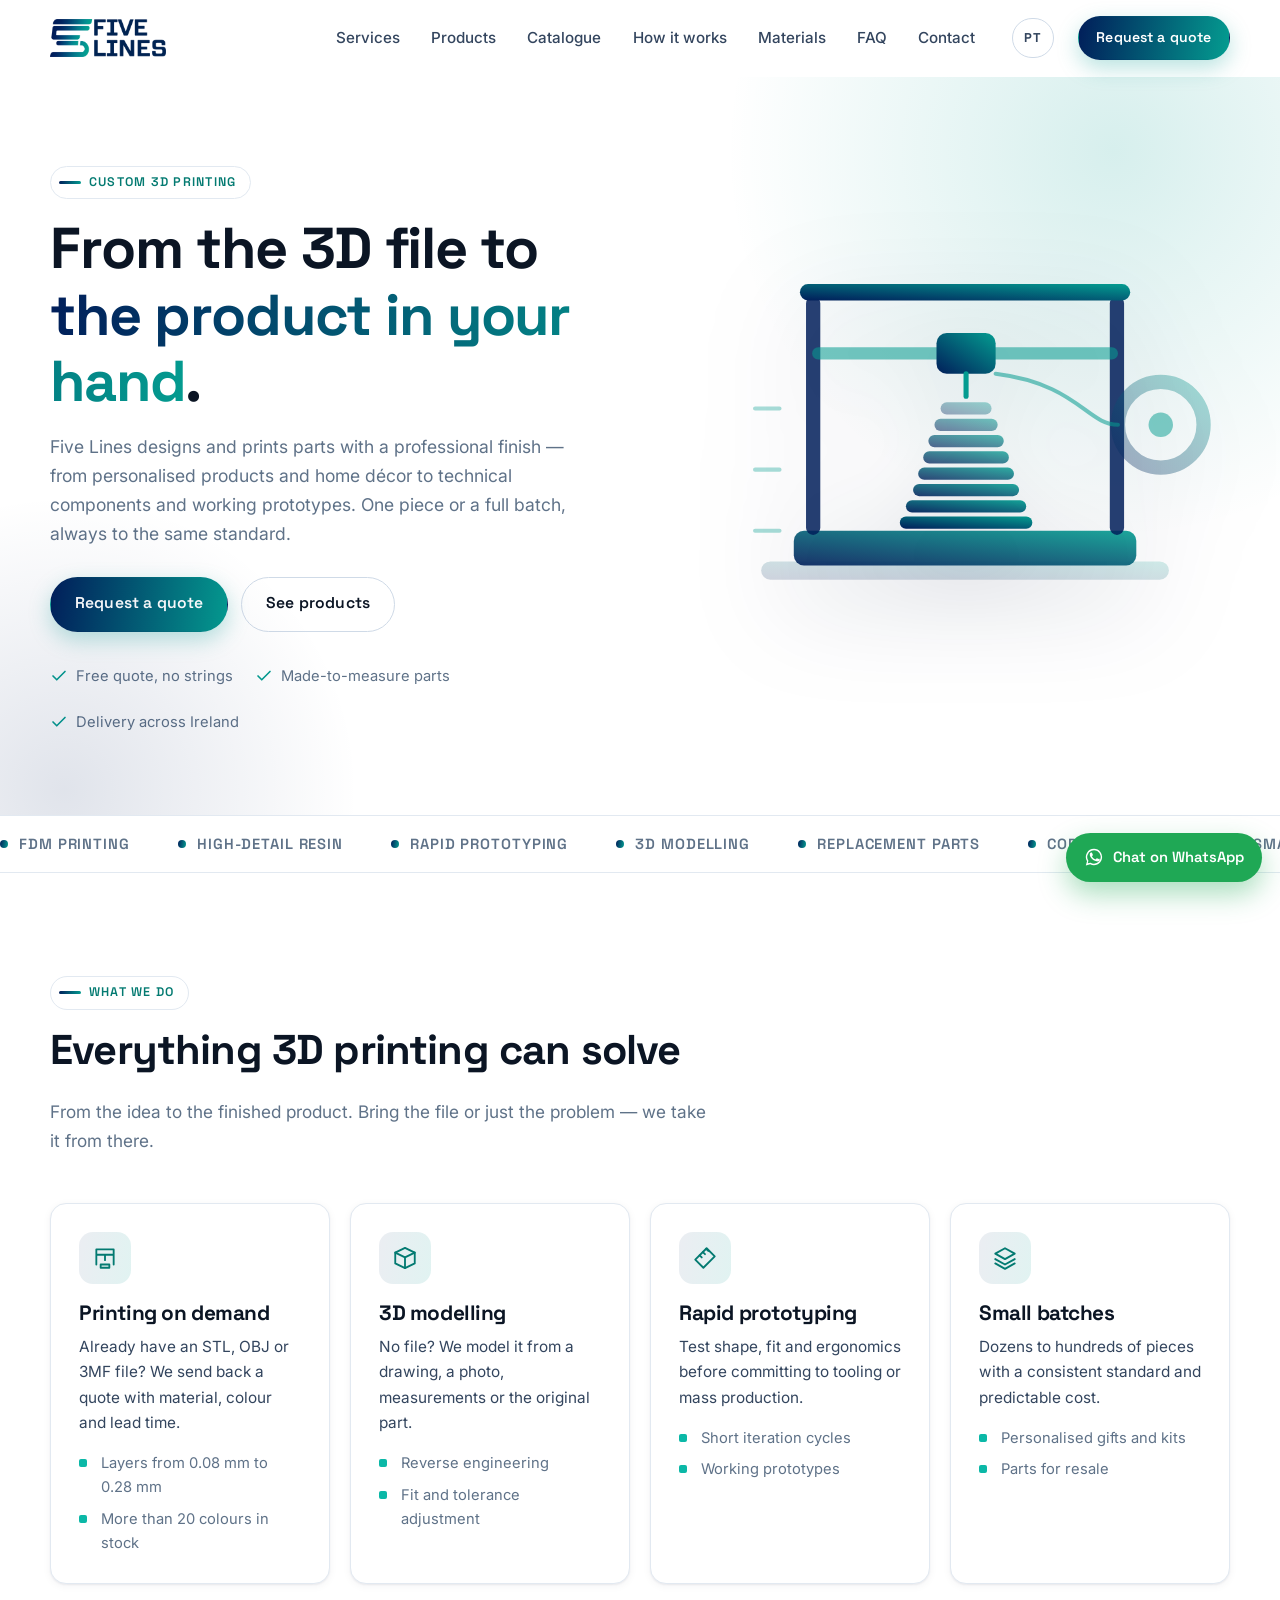
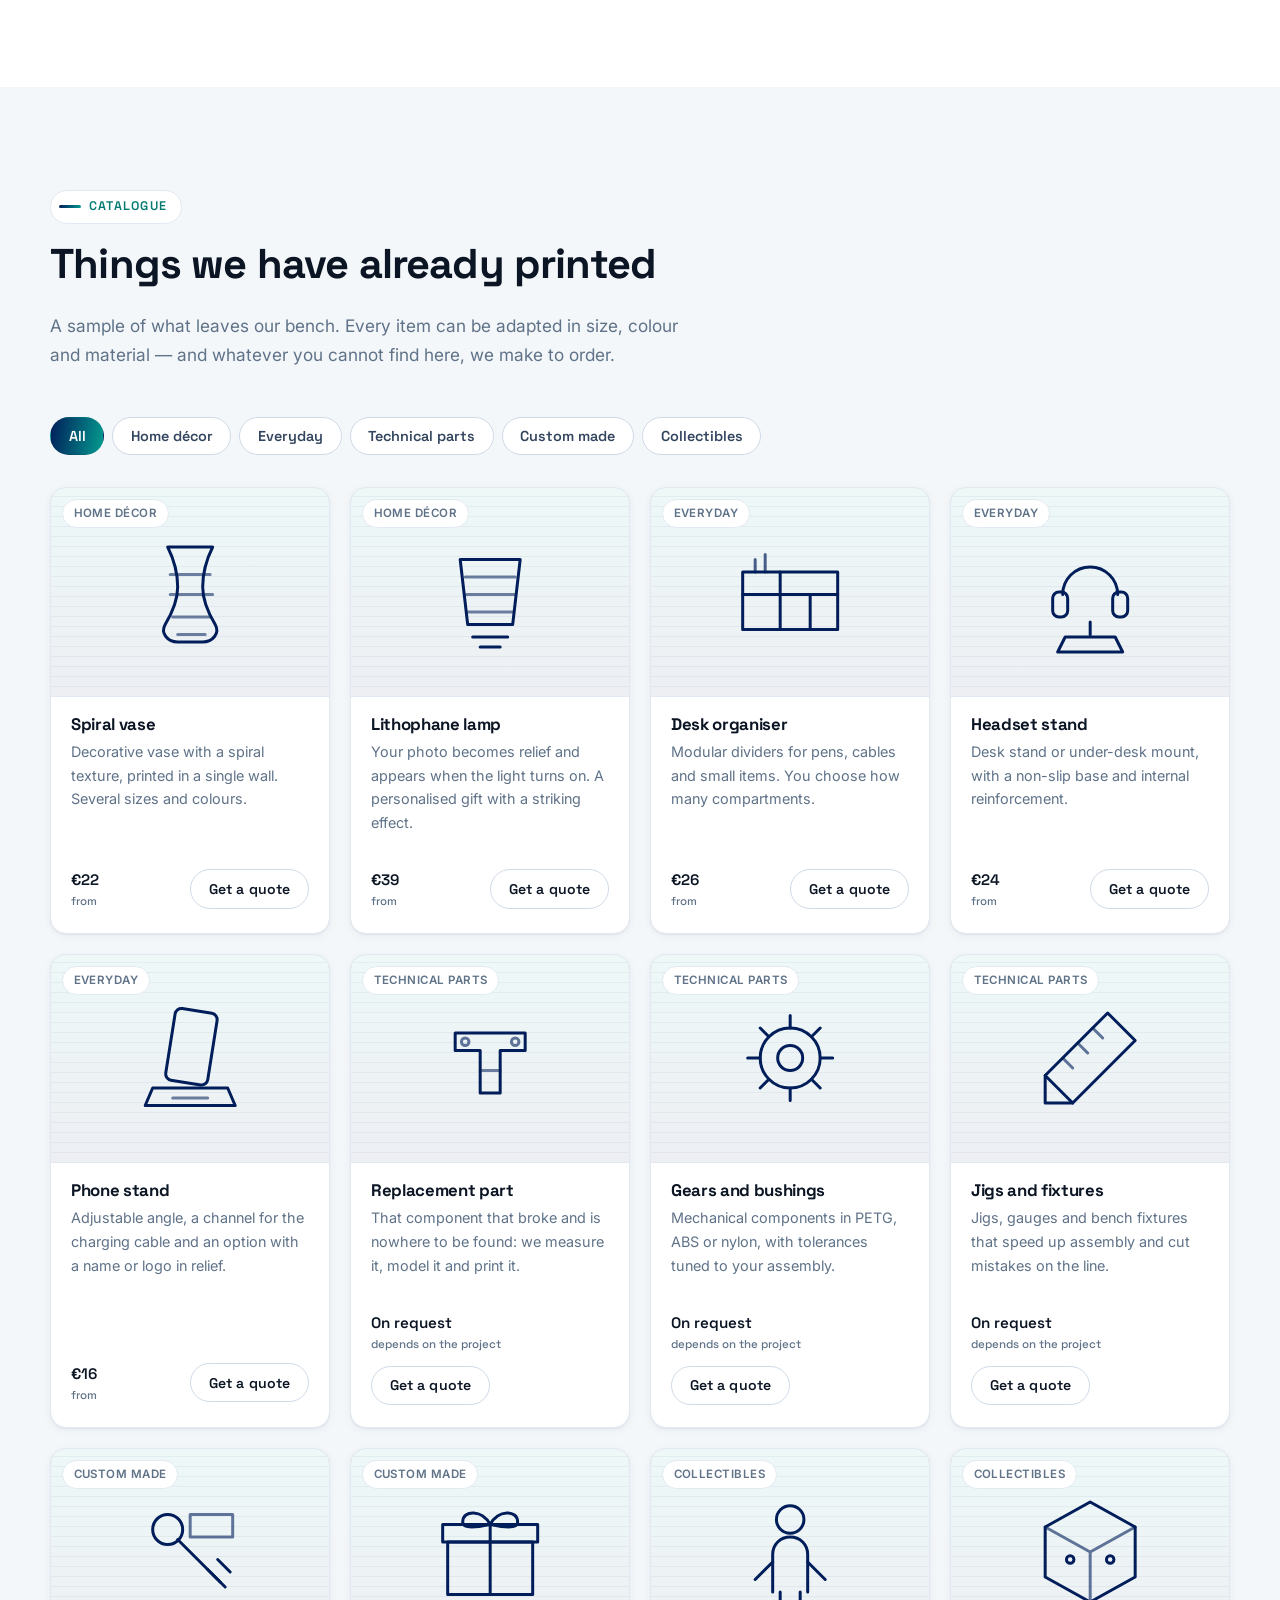
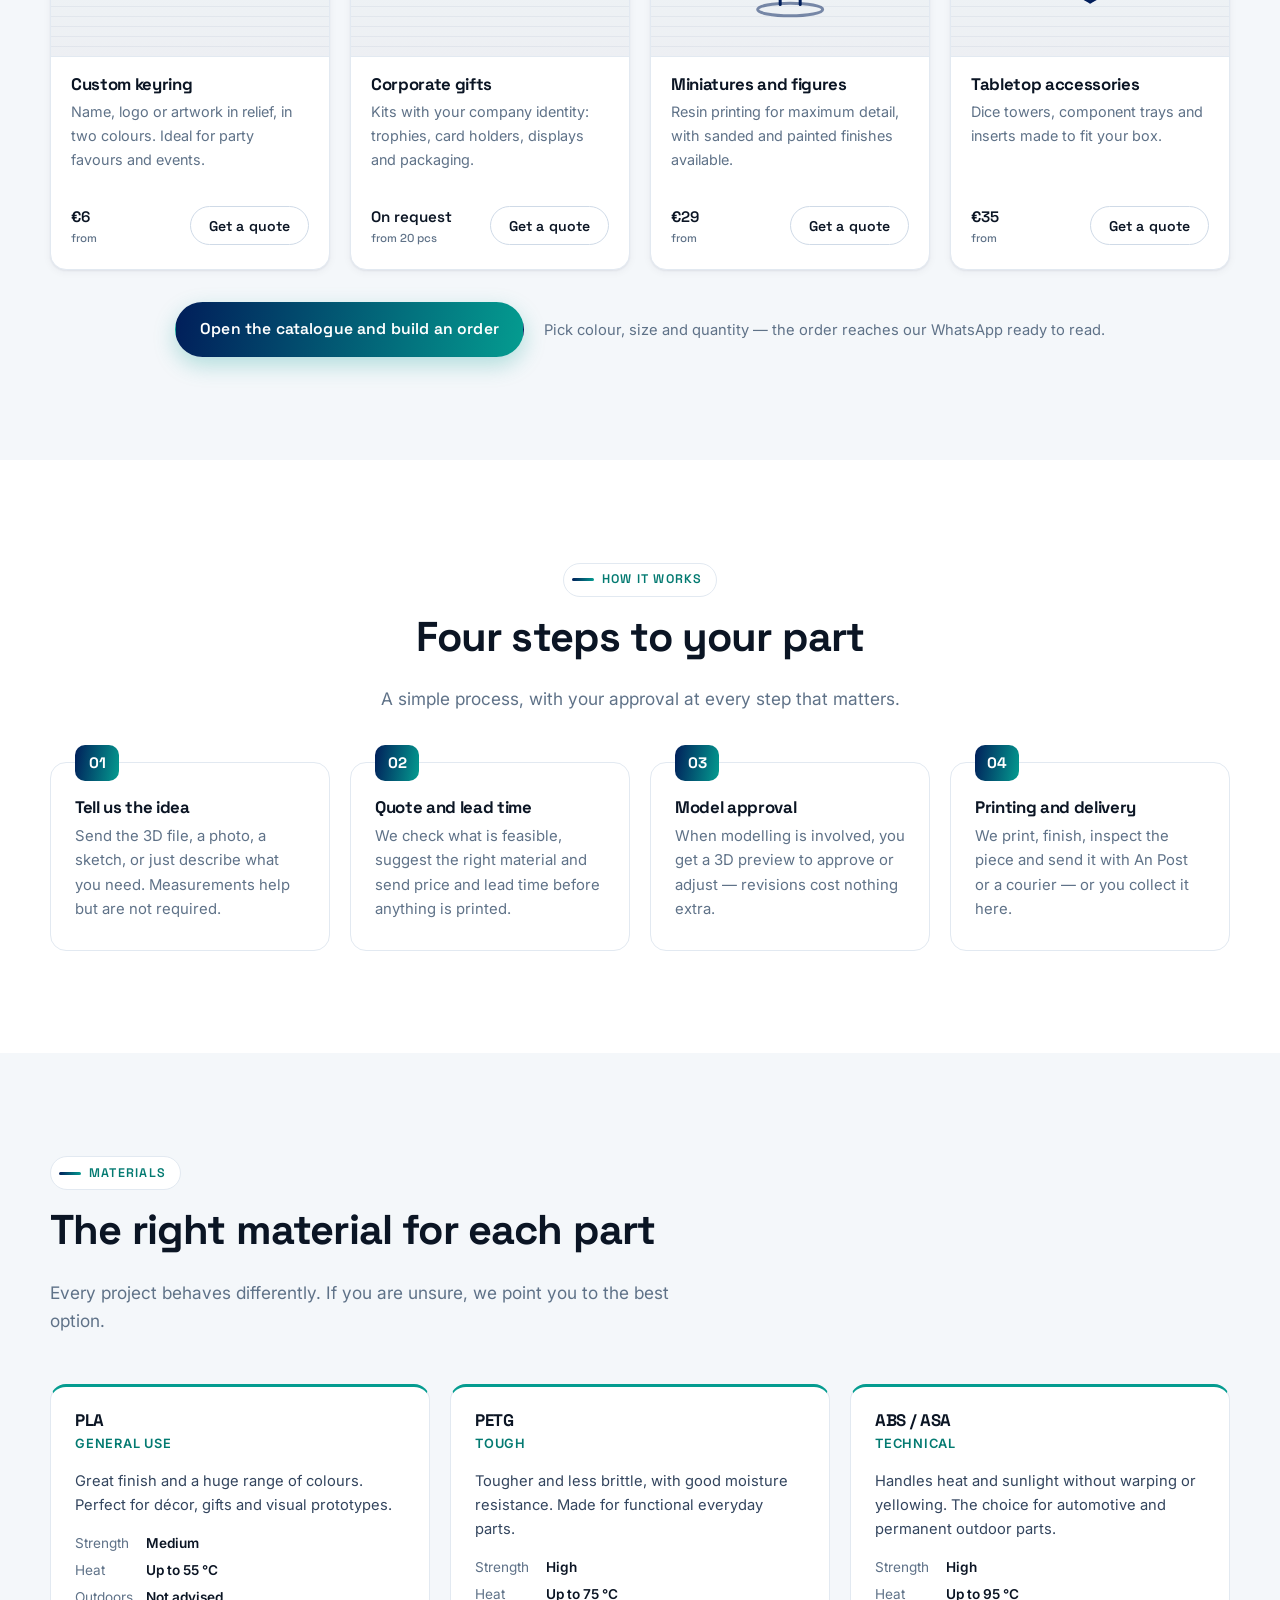
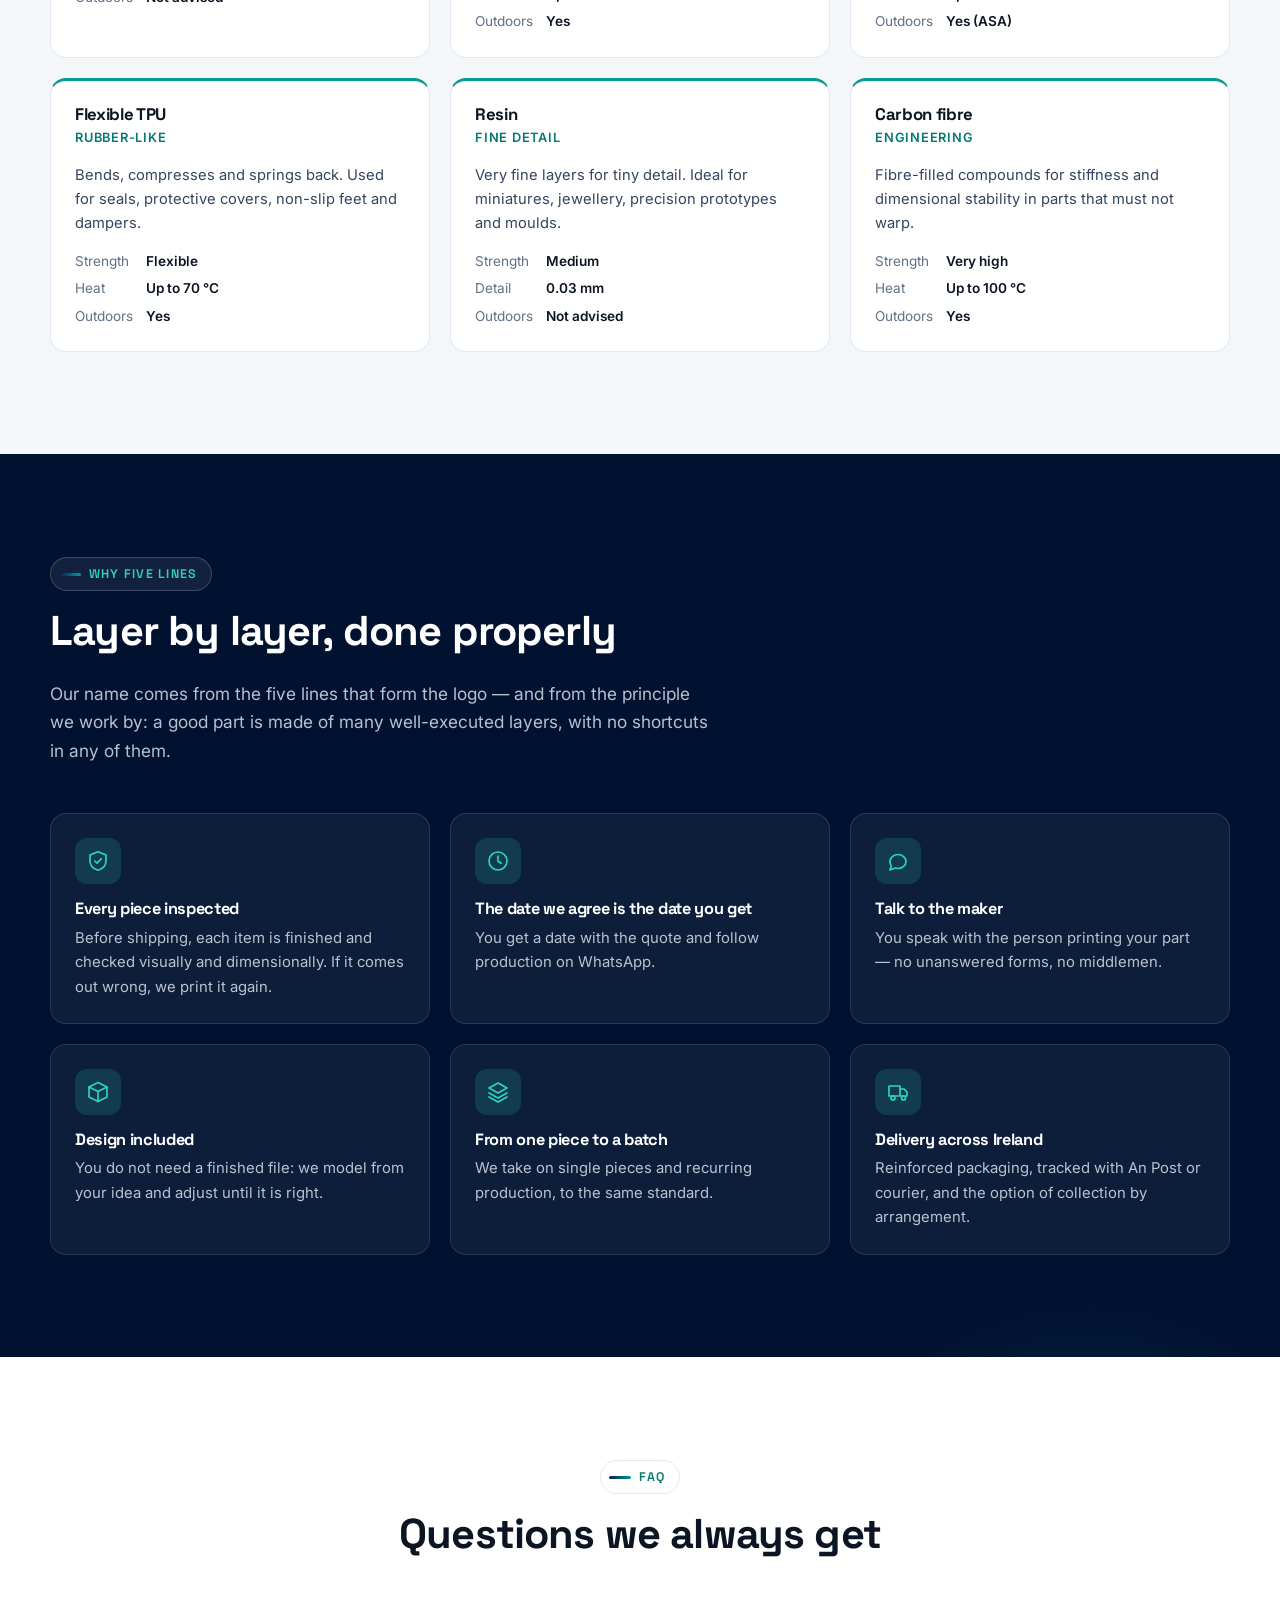
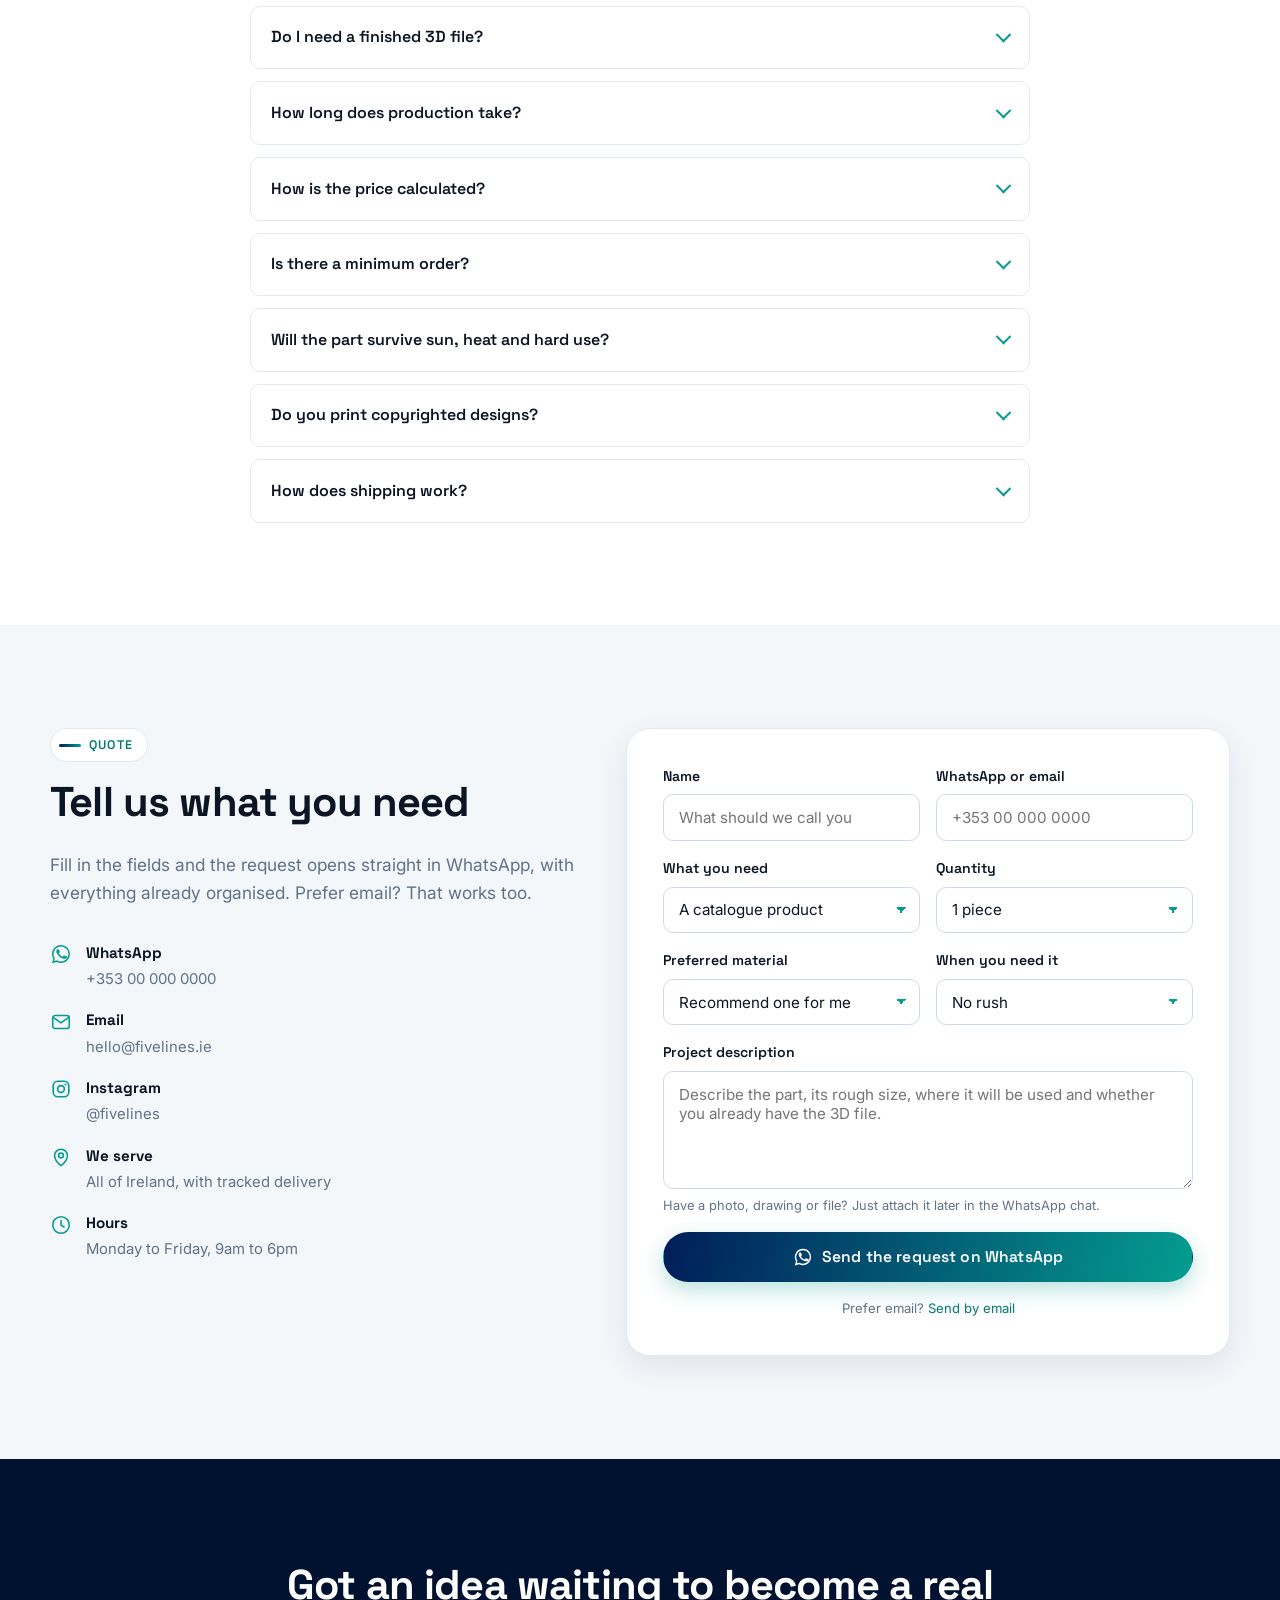
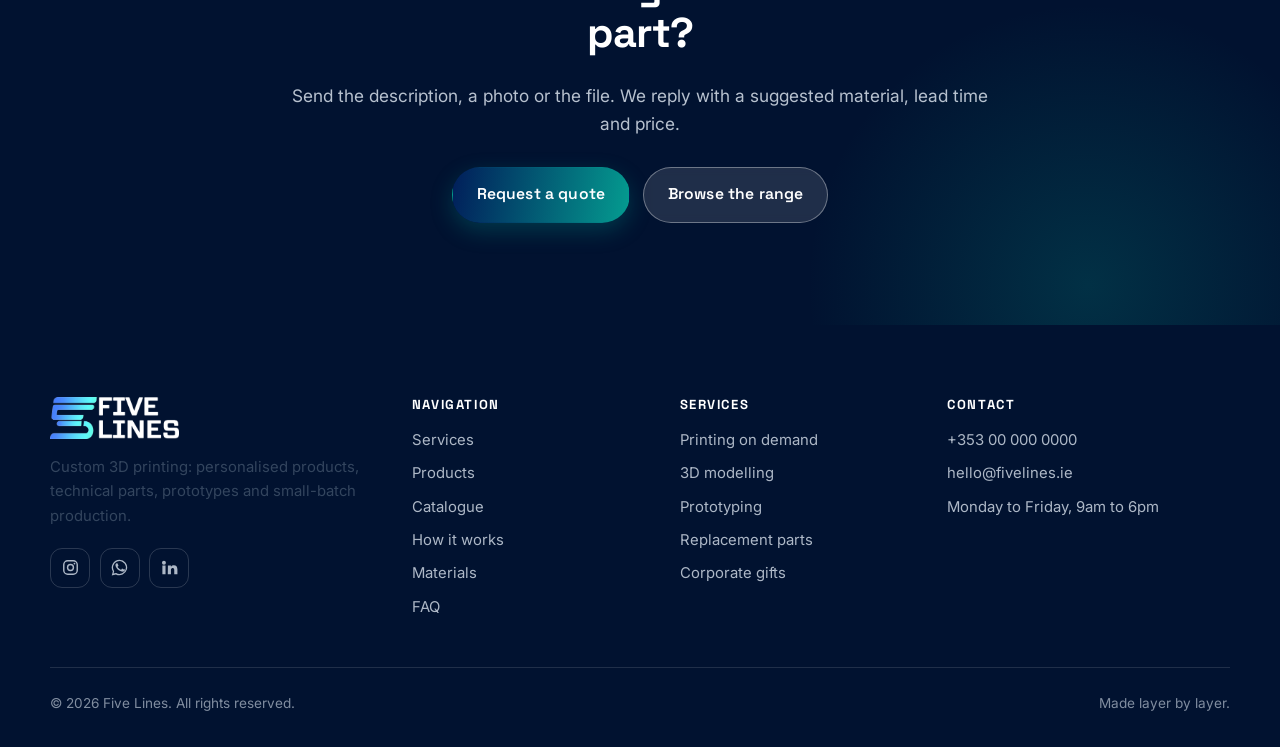
==== commit 4f76976d: "Configura a loja para a Irlanda, com valores em euro - moeda passa a ser informada pelo código ISO (" ====
--- a/site/en/index.html
+++ b/site/en/index.html
@@ -1,16 +1,16 @@
 <!DOCTYPE html>
-<html lang="en">
+<html lang="en-IE">
 <head>
 <meta charset="utf-8">
 <meta name="viewport" content="width=device-width, initial-scale=1">
 <title>Five Lines | Custom 3D printing — parts, prototypes and personalised products</title>
 <meta name="description" content="Five Lines turns ideas into real parts with 3D printing. Ready-made products, custom parts, prototypes and personalised corporate gifts with a professional finish.">
 <meta name="theme-color" content="#011e5a">
-<link rel="canonical" href="https://fivelines.com.br/en/">
+<link rel="canonical" href="https://fivelines.ie/en/">
 
 <!-- Open Graph / social sharing -->
 <meta property="og:type" content="website">
-<meta property="og:locale" content="en_US">
+<meta property="og:locale" content="en_IE">
 <meta property="og:site_name" content="Five Lines">
 <meta property="og:title" content="Five Lines | Custom 3D printing">
 <meta property="og:description" content="From the 3D file to the product in your hand: custom parts, prototypes, personalised products and small-batch production.">
@@ -27,7 +27,8 @@
 <link href="https://fonts.googleapis.com/css2?family=Inter:wght@400;500;600&family=Space+Grotesk:wght@500;600;700&display=swap" rel="stylesheet">
 <link rel="stylesheet" href="../assets/css/styles.css">
 <link rel="alternate" hreflang="pt-BR" href="../">
-<link rel="alternate" hreflang="en" href="./">
+<link rel="alternate" hreflang="en-IE" href="./">
+<link rel="alternate" hreflang="x-default" href="./">
 
 <script type="application/ld+json">
 {
@@ -36,17 +37,18 @@
   "name": "Five Lines",
   "description": "Custom 3D printing: personalised products, technical parts, prototypes and small-batch production.",
   "image": "assets/img/logo.png",
-  "url": "https://fivelines.com.br/",
-  "telephone": "+55 00 00000-0000",
-  "email": "contato@fivelines.com.br",
-  "priceRange": "$$",
+  "url": "https://fivelines.ie/",
+  "telephone": "+353 00 000 0000",
+  "email": "hello@fivelines.ie",
+  "priceRange": "€€",
   "address": {
     "@type": "PostalAddress",
-    "addressLocality": "Your city",
-    "addressRegion": "UF",
-    "addressCountry": "BR"
+    "addressLocality": "Dublin",
+    "addressRegion": "Leinster",
+    "addressCountry": "IE"
   },
-  "areaServed": "BR",
+  "areaServed": "IE",
+  "currenciesAccepted": "EUR",
   "sameAs": ["https://instagram.com/fivelines"]
 }
 </script>
@@ -207,7 +209,7 @@
         <ul class="hero__points">
           <li><svg aria-hidden="true"><use href="#i-check"/></svg> Free quote, no strings</li>
           <li><svg aria-hidden="true"><use href="#i-check"/></svg> Made-to-measure parts</li>
-          <li><svg aria-hidden="true"><use href="#i-check"/></svg> Shipping across Brazil</li>
+          <li><svg aria-hidden="true"><use href="#i-check"/></svg> Delivery across Ireland</li>
         </ul>
       </div>
 
@@ -345,7 +347,7 @@
             <h3>Spiral vase</h3>
             <p>Decorative vase with a spiral texture, printed in a single wall. Several sizes and colours.</p>
             <div class="product__foot">
-              <span class="product__price">R$ 45<small>from</small></span>
+              <span class="product__price">€22<small>from</small></span>
               <button class="btn btn--ghost btn--sm" type="button" data-quote="Vaso espiral">Get a quote</button>
             </div>
           </div>
@@ -357,7 +359,7 @@
             <h3>Lithophane lamp</h3>
             <p>Your photo becomes relief and appears when the light turns on. A personalised gift with a striking effect.</p>
             <div class="product__foot">
-              <span class="product__price">R$ 89<small>from</small></span>
+              <span class="product__price">€39<small>from</small></span>
               <button class="btn btn--ghost btn--sm" type="button" data-quote="Luminária lithophane">Get a quote</button>
             </div>
           </div>
@@ -369,7 +371,7 @@
             <h3>Desk organiser</h3>
             <p>Modular dividers for pens, cables and small items. You choose how many compartments.</p>
             <div class="product__foot">
-              <span class="product__price">R$ 55<small>from</small></span>
+              <span class="product__price">€26<small>from</small></span>
               <button class="btn btn--ghost btn--sm" type="button" data-quote="Organizador de mesa">Get a quote</button>
             </div>
           </div>
@@ -381,7 +383,7 @@
             <h3>Headset stand</h3>
             <p>Desk stand or under-desk mount, with a non-slip base and internal reinforcement.</p>
             <div class="product__foot">
-              <span class="product__price">R$ 49<small>from</small></span>
+              <span class="product__price">€24<small>from</small></span>
               <button class="btn btn--ghost btn--sm" type="button" data-quote="Suporte de headset">Get a quote</button>
             </div>
           </div>
@@ -393,7 +395,7 @@
             <h3>Phone stand</h3>
             <p>Adjustable angle, a channel for the charging cable and an option with a name or logo in relief.</p>
             <div class="product__foot">
-              <span class="product__price">R$ 35<small>from</small></span>
+              <span class="product__price">€16<small>from</small></span>
               <button class="btn btn--ghost btn--sm" type="button" data-quote="Suporte de celular">Get a quote</button>
             </div>
           </div>
@@ -441,7 +443,7 @@
             <h3>Custom keyring</h3>
             <p>Name, logo or artwork in relief, in two colours. Ideal for party favours and events.</p>
             <div class="product__foot">
-              <span class="product__price">R$ 12<small>from</small></span>
+              <span class="product__price">€6<small>from</small></span>
               <button class="btn btn--ghost btn--sm" type="button" data-quote="Chaveiro personalizado">Get a quote</button>
             </div>
           </div>
@@ -465,7 +467,7 @@
             <h3>Miniatures and figures</h3>
             <p>Resin printing for maximum detail, with sanded and painted finishes available.</p>
             <div class="product__foot">
-              <span class="product__price">R$ 69<small>from</small></span>
+              <span class="product__price">€29<small>from</small></span>
               <button class="btn btn--ghost btn--sm" type="button" data-quote="Miniaturas e figures">Get a quote</button>
             </div>
           </div>
@@ -477,7 +479,7 @@
             <h3>Tabletop accessories</h3>
             <p>Dice towers, component trays and inserts made to fit your box.</p>
             <div class="product__foot">
-              <span class="product__price">R$ 79<small>from</small></span>
+              <span class="product__price">€35<small>from</small></span>
               <button class="btn btn--ghost btn--sm" type="button" data-quote="Acessórios para jogos">Get a quote</button>
             </div>
           </div>
@@ -517,7 +519,7 @@
         </article>
         <article class="step reveal">
           <h3>Printing and delivery</h3>
-          <p>We print, finish, inspect the piece and ship it by post, carrier or local delivery.</p>
+          <p>We print, finish, inspect the piece and send it with An Post or a courier — or you collect it here.</p>
         </article>
       </div>
     </div>
@@ -642,8 +644,8 @@
         </article>
         <article class="feature reveal">
           <div class="feature__icon"><svg aria-hidden="true"><use href="#i-truck"/></svg></div>
-          <h3>Shipping across Brazil</h3>
-          <p>Reinforced packaging, tracking code, and the option of pickup or arranged local delivery.</p>
+          <h3>Delivery across Ireland</h3>
+          <p>Reinforced packaging, tracked with An Post or courier, and the option of collection by arrangement.</p>
         </article>
       </div>
     </div>
@@ -684,7 +686,7 @@
         </details>
         <details>
           <summary>How does shipping work?</summary>
-          <p>We ship across Brazil by post or carrier, with a tracking code. In the same city you can also arrange pickup or local delivery.</p>
+          <p>We deliver anywhere in Ireland with An Post or a courier, with a tracking number. Around Dublin you can also arrange collection or local delivery.</p>
         </details>
       </div>
     </div>
@@ -727,7 +729,7 @@
             <svg aria-hidden="true"><use href="#i-pin"/></svg>
             <div>
               <strong>We serve</strong>
-              <span data-contact="local">All of Brazil, with tracked shipping</span>
+              <span data-contact="local">All of Ireland, with tracked delivery</span>
             </div>
           </li>
           <li class="contact__item">
@@ -748,7 +750,7 @@
           </div>
           <div class="field">
             <label for="contatoCampo">WhatsApp or email</label>
-            <input type="text" id="contatoCampo" name="contato" autocomplete="tel" placeholder="(00) 00000-0000" required>
+            <input type="text" id="contatoCampo" name="contato" autocomplete="tel" placeholder="+353 00 000 0000" required>
           </div>
         </div>
 
